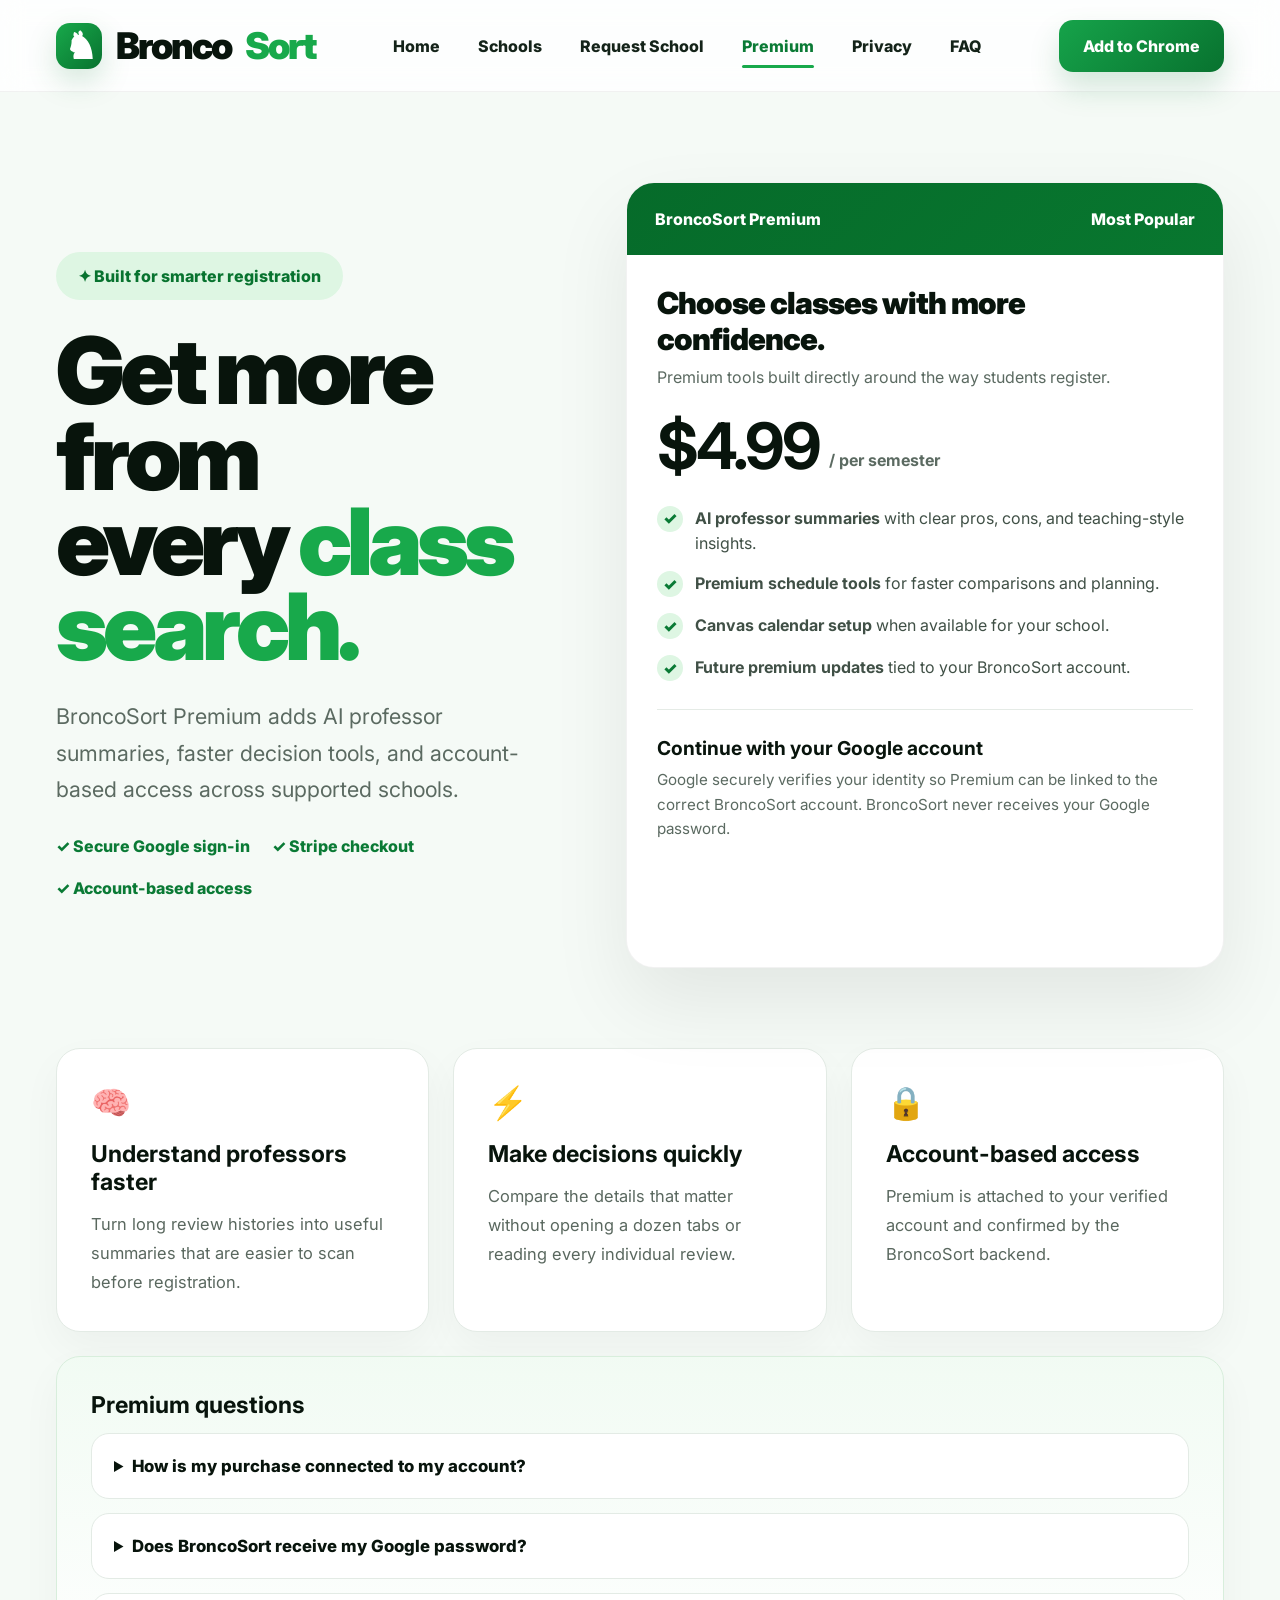
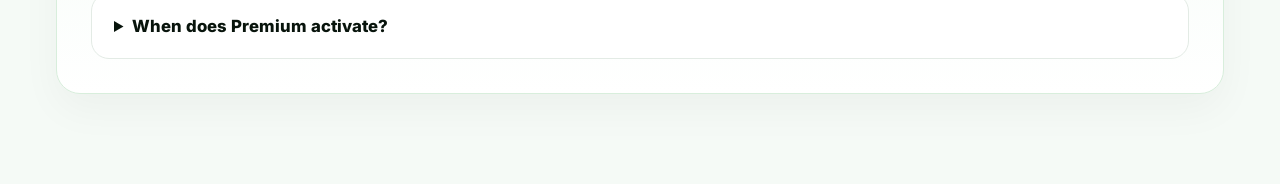
==== premium.html @ e2b6dbc3 "Moved repos" ====
<!doctype html>
<html lang="en">
  <head>
    <meta charset="UTF-8" />
    <meta name="viewport" content="width=device-width, initial-scale=1.0" />
    <title>Premium | BroncoSort</title>

    <link rel="preconnect" href="https://fonts.googleapis.com" />
    <link rel="preconnect" href="https://fonts.gstatic.com" crossorigin />
    <link
      href="https://fonts.googleapis.com/css2?family=Inter:wght@400;500;600;700;800;900&display=swap"
      rel="stylesheet"
    />
    <link rel="icon" type="image/png" href="./assets/images/favicon.png" />
    <script src="https://accounts.google.com/gsi/client" async defer></script>
    <script src="runtime-config.js"></script>

    <style>
      * {
        margin: 0;
        padding: 0;
        box-sizing: border-box;
      }

      :root {
        --green: #0a7a35;
        --green2: #18a94b;
        --text: #08140c;
        --muted: #5b6a61;
        --bg: #f5faf6;
      }

      body {
        font-family: "Inter", sans-serif;
        color: var(--text);
        background:
          radial-gradient(
            circle at top right,
            rgba(22, 163, 74, 0.12),
            transparent 0 32%
          ),
          var(--bg);
      }

      .nav {
        height: 92px;
        padding: 0 56px;
        display: flex;
        align-items: center;
        justify-content: space-between;
        background: rgba(255, 255, 255, 0.82);
        backdrop-filter: blur(12px);
        border-bottom: 1px solid rgba(0, 0, 0, 0.05);
        position: sticky;
        top: 0;
        z-index: 100;
      }

      .logo {
        display: flex;
        align-items: center;
        gap: 14px;
        text-decoration: none;
        color: var(--text);
        font-size: 2.3rem;
        font-weight: 900;
        letter-spacing: -2px;
      }

      .logo span {
        color: var(--green2);
      }

      .logo-icon {
        width: 46px;
        height: 46px;
        border-radius: 14px;
        display: flex;
        align-items: center;
        justify-content: center;
        background: linear-gradient(135deg, #18a94b, #08722f);
        color: white;
        box-shadow: 0 12px 30px rgba(10, 122, 53, 0.18);
      }

      .links {
        display: flex;
        gap: 38px;
      }

      .links a {
        text-decoration: none;
        color: #142319;
        font-weight: 800;
        position: relative;
      }

      .links .active {
        color: var(--green);
      }

      .links .active::after {
        content: "";
        position: absolute;
        left: 0;
        right: 0;
        bottom: -12px;
        height: 3px;
        border-radius: 999px;
        background: var(--green2);
      }

      .chrome-btn {
        text-decoration: none;
        color: white;
        background: linear-gradient(135deg, #16a34a, #08722f);
        padding: 16px 24px;
        border-radius: 14px;
        font-weight: 800;
        box-shadow: 0 16px 30px rgba(10, 122, 53, 0.18);
      }

      .hero {
        max-width: 1500px;
        margin: auto;
        padding: 90px 56px 70px;
        display: grid;
        grid-template-columns: 0.9fr 1.1fr;
        gap: 80px;
        align-items: center;
      }

      .badge {
        display: inline-flex;
        align-items: center;
        gap: 10px;
        padding: 14px 22px;
        border-radius: 999px;
        background: #def6e3;
        color: #08732f;
        font-weight: 800;
      }

      h1 {
        margin-top: 28px;
        font-size: 5.8rem;
        line-height: 0.92;
        letter-spacing: -5px;
        font-weight: 900;
      }

      h1 span {
        color: var(--green2);
      }

      .hero-copy {
        margin-top: 28px;
        color: var(--muted);
        font-size: 1.35rem;
        line-height: 1.7;
        max-width: 650px;
      }

      .trust-row {
        margin-top: 28px;
        display: flex;
        flex-wrap: wrap;
        gap: 22px;
        color: var(--green);
        font-weight: 800;
      }

      .pricing-card {
        position: relative;
        background: white;
        border-radius: 28px;
        border: 1px solid rgba(0, 0, 0, 0.05);
        overflow: hidden;
        box-shadow: 0 35px 80px rgba(0, 0, 0, 0.08);
      }

      .pricing-top {
        height: 72px;
        background: linear-gradient(135deg, #066b2a, #08772f);
        display: flex;
        align-items: center;
        justify-content: space-between;
        padding: 0 28px;
        color: white;
        font-weight: 800;
      }

      .pricing-content {
        padding: 30px;
      }

      .plan-name {
        font-size: 1.9rem;
        font-weight: 900;
        letter-spacing: -1px;
      }

      .plan-subtitle {
        margin-top: 8px;
        color: var(--muted);
        line-height: 1.55;
      }

      .price {
        margin-top: 24px;
        display: flex;
        align-items: flex-end;
        gap: 10px;
      }

      .price strong {
        font-size: 4rem;
        line-height: 1;
        letter-spacing: -3px;
      }

      .price span {
        color: var(--muted);
        font-weight: 700;
        padding-bottom: 8px;
      }

      .features {
        list-style: none;
        display: grid;
        gap: 16px;
        margin-top: 28px;
      }

      .features li {
        display: flex;
        gap: 12px;
        color: #405046;
        line-height: 1.55;
      }

      .check {
        width: 26px;
        height: 26px;
        flex: 0 0 26px;
        border-radius: 50%;
        display: grid;
        place-items: center;
        background: #def6e3;
        color: var(--green);
        font-weight: 900;
      }

      .auth-box {
        margin-top: 28px;
        padding-top: 26px;
        border-top: 1px solid #e5ebe6;
      }

      .auth-box h2 {
        font-size: 1.2rem;
        margin-bottom: 8px;
      }

      .auth-box p {
        color: var(--muted);
        line-height: 1.6;
        font-size: 0.95rem;
      }

      #googleButton {
        margin-top: 18px;
        min-height: 44px;
      }

      .account-card {
        display: none;
        margin-top: 18px;
        padding: 14px;
        align-items: center;
        gap: 12px;
        border-radius: 16px;
        border: 1px solid #d6eedc;
        background: #f1fbf3;
      }

      .account-card.visible {
        display: flex;
      }

      .account-card img {
        width: 44px;
        height: 44px;
        border-radius: 50%;
        object-fit: cover;
      }

      .account-text {
        min-width: 0;
        flex: 1;
        display: flex;
        flex-direction: column;
      }

      .account-text strong,
      .account-text span {
        overflow: hidden;
        white-space: nowrap;
        text-overflow: ellipsis;
      }

      .account-text span {
        color: var(--muted);
        font-size: 0.86rem;
      }

      .account-text .premium-expiration {
        margin-top: 3px;
        color: var(--green);
        font-weight: 700;
      }

      .buy-btn,
      .signout-btn {
        width: 100%;
        border: 0;
        cursor: pointer;
        font-family: inherit;
        font-weight: 800;
        border-radius: 14px;
      }

      .buy-btn {
        margin-top: 16px;
        padding: 17px 22px;
        color: white;
        background: linear-gradient(135deg, #16a34a, #08722f);
        box-shadow: 0 16px 30px rgba(10, 122, 53, 0.18);
      }

      .buy-btn:disabled {
        cursor: not-allowed;
        opacity: 0.6;
      }

      .signout-btn {
        margin-top: 10px;
        padding: 13px 18px;
        color: #304438;
        background: #eef5ef;
      }

      .status {
        min-height: 22px;
        margin-top: 12px;
        color: var(--muted);
        font-size: 0.9rem;
        line-height: 1.5;
      }

      .status.error {
        color: #b42318;
      }

      .content {
        max-width: 1500px;
        margin: auto;
        padding: 10px 56px 90px;
      }

      .grid {
        display: grid;
        grid-template-columns: repeat(3, 1fr);
        gap: 24px;
      }

      .card {
        background: white;
        border: 1px solid #e3ebe5;
        border-radius: 24px;
        padding: 34px;
        box-shadow: 0 16px 40px rgba(0, 0, 0, 0.04);
      }

      .card h2 {
        font-size: 1.45rem;
        margin-bottom: 14px;
      }

      .card p {
        color: #5a685f;
        line-height: 1.75;
        font-size: 1.03rem;
      }

      .card-icon {
        font-size: 2rem;
        margin-bottom: 18px;
      }

      .wide {
        grid-column: span 3;
        background: linear-gradient(180deg, rgba(241, 251, 243, 0.92), white);
        border-color: #d8eedc;
      }

      .faq-list {
        display: grid;
        gap: 14px;
      }

      details {
        background: white;
        border: 1px solid #e3ebe5;
        border-radius: 18px;
        padding: 0 22px;
      }

      summary {
        cursor: pointer;
        padding: 22px 0;
        font-size: 1.05rem;
        font-weight: 800;
      }

      details p {
        padding: 0 0 22px;
        color: var(--muted);
        line-height: 1.7;
      }

      .hidden {
        display: none !important;
      }

      @media (max-width: 1150px) {
        .nav {
          padding: 0 22px;
        }

        .links,
        .nav > .chrome-btn {
          display: none;
        }

        .logo {
          font-size: 1.8rem;
          letter-spacing: -1px;
        }

        .logo-icon {
          width: 40px;
          height: 40px;
        }

        .hero {
          grid-template-columns: 1fr;
          gap: 40px;
          padding: 50px 22px 40px;
        }

        h1 {
          font-size: 4rem;
          letter-spacing: -3px;
        }

        .content {
          padding: 20px 22px 50px;
        }

        .grid {
          grid-template-columns: 1fr;
        }

        .wide {
          grid-column: span 1;
        }
      }

      @media (max-width: 700px) {
        h1 {
          font-size: 3.2rem;
        }

        .hero-copy {
          font-size: 1.08rem;
        }

        .pricing-content {
          padding: 24px;
        }

        .card {
          padding: 26px;
        }

        .price strong {
          font-size: 3.3rem;
        }
      }
    </style>
  </head>

  <body>
    <header class="nav">
      <a class="logo" href="index.html">
        <div class="logo-icon">♞</div>
        Bronco<span>Sort</span>
      </a>

      <div class="links">
        <a href="index.html">Home</a>
        <a href="schools.html">Schools</a>
        <a href="request-school.html">Request School</a>
        <a class="active" href="premium.html">Premium</a>
        <a href="privacy.html">Privacy</a>
        <a href="faq.html">FAQ</a>
      </div>

      <a
        class="chrome-btn"
        href="https://chromewebstore.google.com/detail/broncosort/iimoegnkdjicpamkelchhfcibglblmnh?authuser=0&hl=en"
        target="_blank"
        rel="noopener noreferrer"
      >
        Add to Chrome
      </a>
    </header>

    <section class="hero">
      <div>
        <div class="badge">✦ Built for smarter registration</div>

        <h1>
          Get more from<br />
          every <span>class search.</span>
        </h1>

        <p class="hero-copy">
          BroncoSort Premium adds AI professor summaries, faster decision tools,
          and account-based access across supported schools.
        </p>

        <div class="trust-row">
          <span>✓ Secure Google sign-in</span>
          <span>✓ Stripe checkout</span>
          <span>✓ Account-based access</span>
        </div>
      </div>

      <article class="pricing-card">
        <div class="pricing-top">
          <span>BroncoSort Premium</span>
          <span>Most Popular</span>
        </div>

        <div class="pricing-content">
          <div class="plan-name">Choose classes with more confidence.</div>

          <p class="plan-subtitle">
            Premium tools built directly around the way students register.
          </p>

          <div class="price">
            <strong>$4.99</strong>
            <span>/ per semester</span>
          </div>

          <ul class="features">
            <li>
              <span class="check">✓</span>
              <span
                ><strong>AI professor summaries</strong> with clear pros, cons,
                and teaching-style insights.</span
              >
            </li>
            <li>
              <span class="check">✓</span>
              <span
                ><strong>Premium schedule tools</strong> for faster comparisons
                and planning.</span
              >
            </li>
            <li>
              <span class="check">✓</span>
              <span
                ><strong>Canvas calendar setup</strong> when available for your
                school.</span
              >
            </li>
            <li>
              <span class="check">✓</span>
              <span
                ><strong>Future premium updates</strong> tied to your BroncoSort
                account.</span
              >
            </li>
          </ul>

          <div class="auth-box">
            <h2>Continue with your Google account</h2>
            <p>
              Google securely verifies your identity so Premium can be linked to
              the correct BroncoSort account. BroncoSort never receives your
              Google password.
            </p>

            <div id="signedInUser" class="account-card">
              <img id="userPicture" alt="" />
              <div class="account-text">
                <strong id="userName"></strong>
                <span id="userEmail"></span>
                <span
                  id="premiumExpiration"
                  class="premium-expiration hidden"
                ></span>
              </div>
            </div>

            <div id="googleButton"></div>

            <button id="checkoutButton" class="buy-btn hidden" type="button">
              Buy BroncoSort Premium
            </button>

            <button id="signOutButton" class="signout-btn hidden" type="button">
              Use a different Google account
            </button>

            <p id="statusMessage" class="status" aria-live="polite"></p>
          </div>
        </div>
      </article>
    </section>

    <main class="content">
      <section class="grid">
        <div class="card">
          <div class="card-icon">🧠</div>
          <h2>Understand professors faster</h2>
          <p>
            Turn long review histories into useful summaries that are easier to
            scan before registration.
          </p>
        </div>

        <div class="card">
          <div class="card-icon">⚡</div>
          <h2>Make decisions quickly</h2>
          <p>
            Compare the details that matter without opening a dozen tabs or
            reading every individual review.
          </p>
        </div>

        <div class="card">
          <div class="card-icon">🔒</div>
          <h2>Account-based access</h2>
          <p>
            Premium is attached to your verified account and confirmed by the
            BroncoSort backend.
          </p>
        </div>

        <div class="card wide">
          <h2>Premium questions</h2>

          <div class="faq-list">
            <details>
              <summary>How is my purchase connected to my account?</summary>
              <p>
                You sign in with Google, BroncoSort verifies the signed ID token
                on the backend, and Stripe Checkout is created for that verified
                account.
              </p>
            </details>

            <details>
              <summary>Does BroncoSort receive my Google password?</summary>
              <p>
                No. Google handles the sign-in. BroncoSort only receives a
                signed identity token that the backend verifies.
              </p>
            </details>

            <details>
              <summary>When does Premium activate?</summary>
              <p>
                Premium activates only after Stripe confirms payment through the
                signed webhook. The checkout success page does not grant access
                by itself.
              </p>
            </details>
          </div>
        </div>
      </section>
    </main>

    <script>
      const CONFIG = {
        GOOGLE_WEB_CLIENT_ID:
          "499074389596-v40u6b39i7kskbrt08q0gtk413f160b9.apps.googleusercontent.com",
        API_BASE_URL: globalThis.BroncoSortConfig.apiBaseUrl,
      };

      let broncoSortToken = null;

      const googleButton = document.getElementById("googleButton");
      const checkoutButton = document.getElementById("checkoutButton");
      const signOutButton = document.getElementById("signOutButton");
      const statusMessage = document.getElementById("statusMessage");
      const signedInUser = document.getElementById("signedInUser");
      const userPicture = document.getElementById("userPicture");
      const userName = document.getElementById("userName");
      const userEmail = document.getElementById("userEmail");
      const premiumExpiration = document.getElementById("premiumExpiration");

      function setStatus(message, isError = false) {
        statusMessage.textContent = message;
        statusMessage.classList.toggle("error", isError);
      }

      function formatPremiumExpiration(value) {
        const date = new Date(value);

        if (!value || Number.isNaN(date.getTime())) {
          return "";
        }

        return new Intl.DateTimeFormat("en-US", {
          month: "long",
          day: "numeric",
          year: "numeric",
        }).format(date);
      }

      function showSignedIn(user) {
        userName.textContent = user.name || "BroncoSort user";
        userEmail.textContent = user.email || "";

        const expirationDate = formatPremiumExpiration(user.premiumExpiresAt);

        if (user.isPremium && expirationDate) {
          premiumExpiration.textContent = `Premium active until ${expirationDate}`;
          premiumExpiration.classList.remove("hidden");
        } else {
          premiumExpiration.textContent = "";
          premiumExpiration.classList.add("hidden");
        }

        if (user.picture) {
          userPicture.src = user.picture;
          userPicture.alt = `${user.name || "User"} profile picture`;
          userPicture.classList.remove("hidden");
        } else {
          userPicture.classList.add("hidden");
        }

        signedInUser.classList.add("visible");
        googleButton.classList.add("hidden");
        checkoutButton.classList.remove("hidden");
        signOutButton.classList.remove("hidden");

        checkoutButton.textContent = user.isPremium
          ? "Premium already active"
          : "Buy BroncoSort Premium";

        checkoutButton.disabled = Boolean(user.isPremium);
      }

      function showSignedOut() {
        broncoSortToken = null;
        sessionStorage.removeItem("broncosortToken");
        sessionStorage.removeItem("broncosortUser");

        signedInUser.classList.remove("visible");
        googleButton.classList.remove("hidden");
        checkoutButton.classList.add("hidden");
        signOutButton.classList.add("hidden");
      }

      async function fetchCurrentUser() {
        if (!broncoSortToken) {
          throw new Error("Sign in to check your account.");
        }

        const response = await fetch(`${CONFIG.API_BASE_URL}/api/users/me`, {
          headers: {
            Authorization: `Bearer ${broncoSortToken}`,
          },
        });

        let data;

        try {
          data = await response.json();
        } catch {
          throw new Error("The account service returned an invalid response.");
        }

        if (!response.ok) {
          if (response.status === 401) {
            showSignedOut();
          }

          throw new Error(data.error || "Unable to refresh your account.");
        }

        if (!data.user) {
          throw new Error("The account service did not return a user.");
        }

        sessionStorage.setItem("broncosortUser", JSON.stringify(data.user));
        showSignedIn(data.user);

        return data.user;
      }

      async function handleGoogleCredential(response) {
        try {
          setStatus("Verifying your Google account...");

          const authResponse = await fetch(
            `${CONFIG.API_BASE_URL}/api/auth/google`,
            {
              method: "POST",
              headers: {
                "Content-Type": "application/json",
              },
              body: JSON.stringify({
                credential: response.credential,
              }),
            },
          );

          const data = await authResponse.json();

          if (!authResponse.ok) {
            throw new Error(data.error || "Google sign-in failed.");
          }

          broncoSortToken = data.token;

          sessionStorage.setItem("broncosortToken", data.token);
          const currentUser = await fetchCurrentUser();

          setStatus(
            currentUser.isPremium
              ? "Premium is already active on this account."
              : "Account verified. You can continue to checkout.",
          );
        } catch (error) {
          console.error("Authentication error:", error);
          setStatus(error.message || "Unable to sign in.", true);
        }
      }

      async function startCheckout() {
        if (!broncoSortToken) {
          setStatus("Sign in before starting checkout.", true);
          return;
        }

        try {
          checkoutButton.disabled = true;
          checkoutButton.textContent = "Opening secure checkout...";
          setStatus("Creating your Stripe Checkout session...");

          const response = await fetch(
            `${CONFIG.API_BASE_URL}/api/checkout/create-checkout-session`,
            {
              method: "POST",
              headers: {
                "Content-Type": "application/json",
                Authorization: `Bearer ${broncoSortToken}`,
              },
            },
          );

          const data = await response.json();

          if (!response.ok) {
            throw new Error(data.error || "Unable to create checkout session.");
          }

          if (!data.url) {
            throw new Error("The backend did not return a checkout URL.");
          }

          window.location.assign(data.url);
        } catch (error) {
          console.error("Checkout error:", error);
          checkoutButton.disabled = false;
          checkoutButton.textContent = "Buy BroncoSort Premium";
          setStatus(error.message || "Unable to start checkout.", true);
        }
      }

      function initializeGoogleSignIn() {
        if (
          !CONFIG.GOOGLE_WEB_CLIENT_ID ||
          CONFIG.GOOGLE_WEB_CLIENT_ID.includes("PASTE_YOUR")
        ) {
          setStatus(
            "Add your Google Web client ID in premium.html before testing sign-in.",
            true,
          );
          return;
        }

        google.accounts.id.initialize({
          client_id: CONFIG.GOOGLE_WEB_CLIENT_ID,
          callback: handleGoogleCredential,
          auto_select: false,
        });

        google.accounts.id.renderButton(googleButton, {
          theme: "outline",
          size: "large",
          shape: "rectangular",
          width: 360,
          text: "continue_with",
        });
      }

      async function restoreSession() {
        const savedToken = sessionStorage.getItem("broncosortToken");

        if (!savedToken) {
          return null;
        }

        broncoSortToken = savedToken;

        try {
          return await fetchCurrentUser();
        } catch (error) {
          console.error("Session refresh error:", error);
          setStatus(error.message || "Unable to refresh your account.", true);
          return null;
        }
      }

      checkoutButton.addEventListener("click", startCheckout);

      signOutButton.addEventListener("click", () => {
        showSignedOut();
        checkoutButton.disabled = false;
        checkoutButton.textContent = "Buy BroncoSort Premium";
        setStatus("Signed out.");

        if (window.google?.accounts?.id) {
          google.accounts.id.disableAutoSelect();
        }
      });

      window.addEventListener("load", async () => {
        initializeGoogleSignIn();

        const params = new URLSearchParams(window.location.search);
        const paymentSucceeded = params.get("payment") === "success";
        const user = await restoreSession();

        if (paymentSucceeded && user?.isPremium === true) {
          setStatus("Premium is already active on this account.");
        }
      });
    </script>
  </body>
</html>
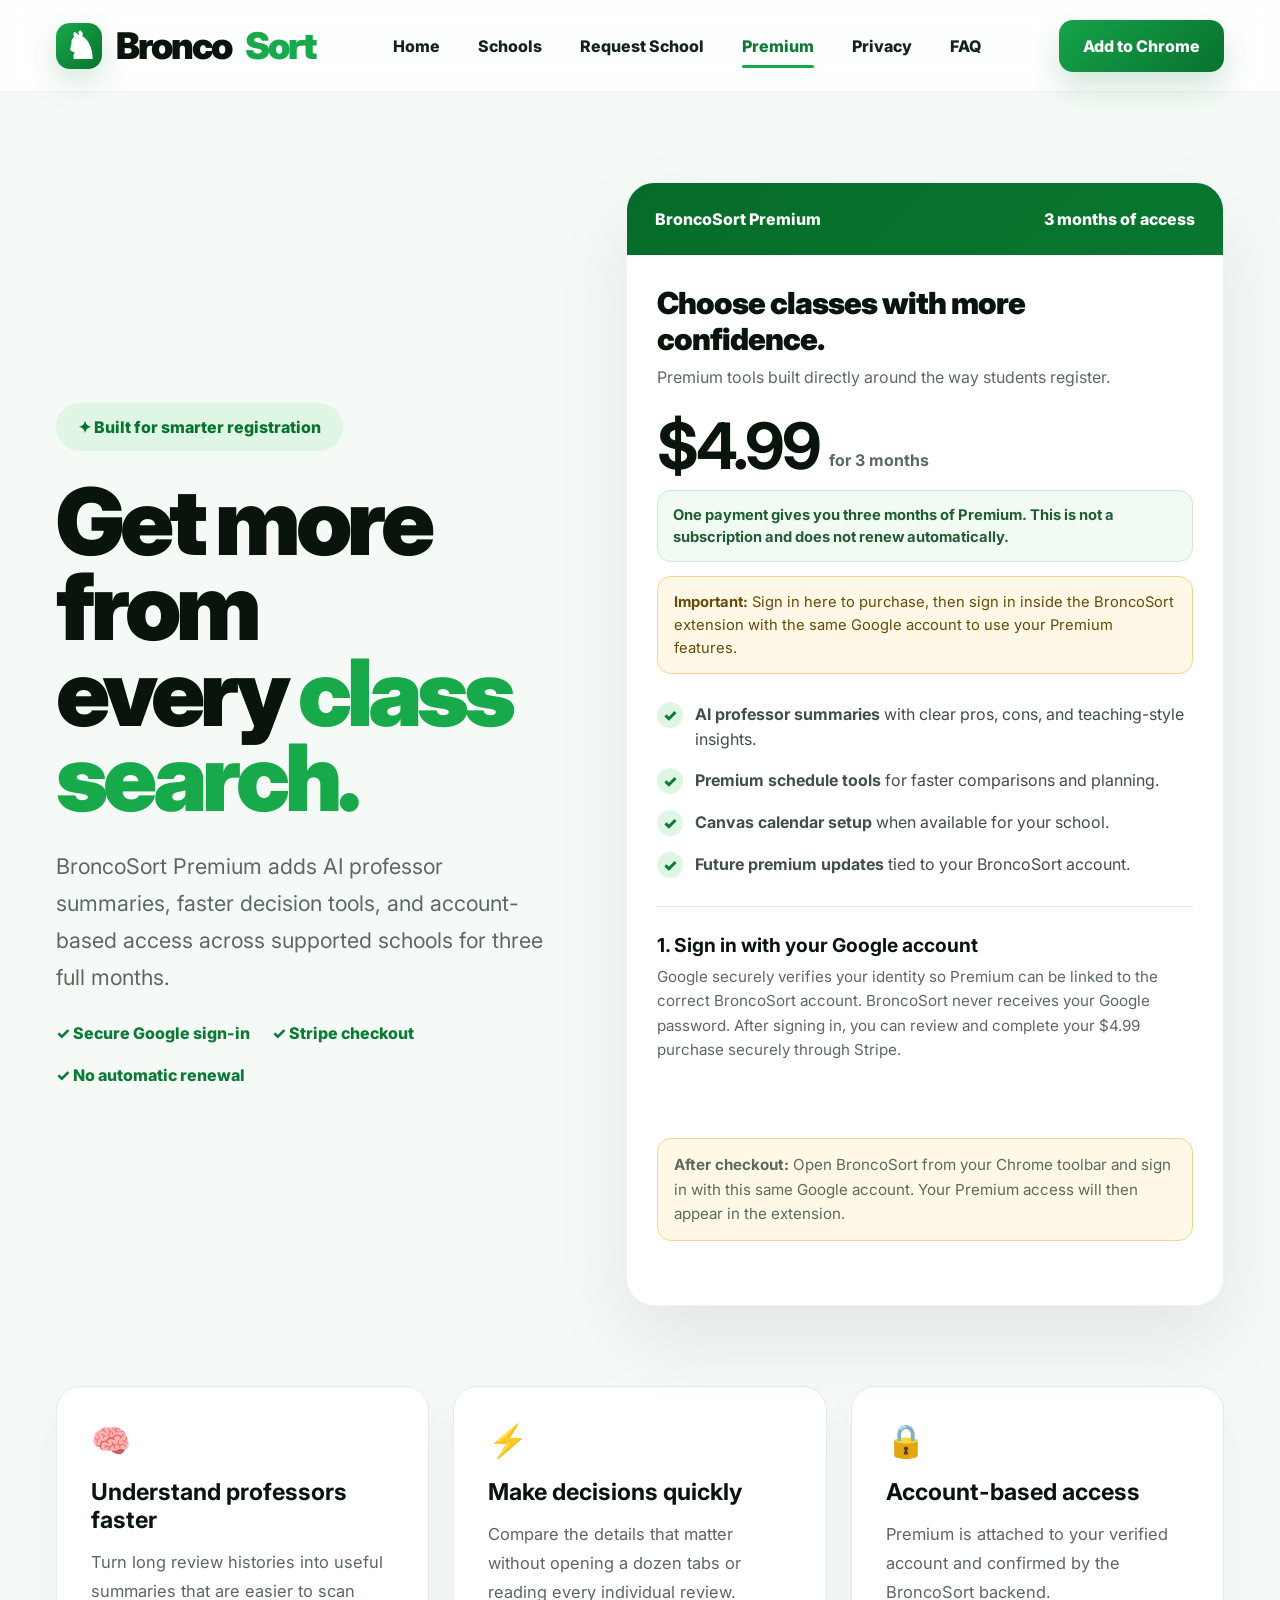
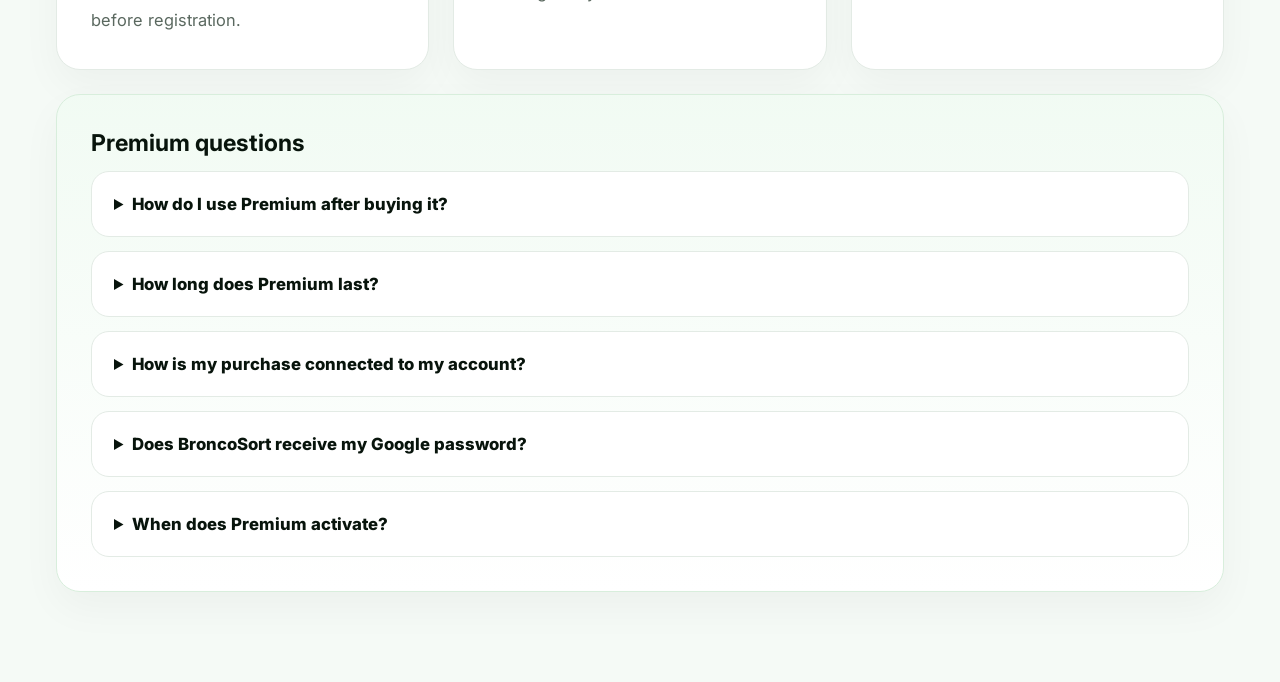
==== commit b7cd6fe9: "Updated premium" ====
--- a/premium.html
+++ b/premium.html
@@ -4,6 +4,10 @@
     <meta charset="UTF-8" />
     <meta name="viewport" content="width=device-width, initial-scale=1.0" />
     <title>Premium | BroncoSort</title>
+    <meta
+      name="description"
+      content="Get three months of BroncoSort Premium for a one-time $4.99 payment. No subscription or automatic renewal."
+    />
 
     <link rel="preconnect" href="https://fonts.googleapis.com" />
     <link rel="preconnect" href="https://fonts.gstatic.com" crossorigin />
@@ -225,6 +229,29 @@
         padding-bottom: 8px;
       }
 
+      .purchase-summary {
+        margin-top: 12px;
+        padding: 13px 15px;
+        border: 1px solid #cce9d3;
+        border-radius: 14px;
+        background: #f1fbf3;
+        color: #205d34;
+        font-size: 0.92rem;
+        font-weight: 700;
+        line-height: 1.5;
+      }
+
+      .extension-step {
+        margin-top: 14px;
+        padding: 14px 16px;
+        border-radius: 14px;
+        background: #fff8e6;
+        border: 1px solid #f2d58a;
+        color: #664b08;
+        font-size: 0.92rem;
+        line-height: 1.55;
+      }
+
       .features {
         list-style: none;
         display: grid;
@@ -538,20 +565,21 @@
 
         <p class="hero-copy">
           BroncoSort Premium adds AI professor summaries, faster decision tools,
-          and account-based access across supported schools.
+          and account-based access across supported schools for three full
+          months.
         </p>
 
         <div class="trust-row">
           <span>✓ Secure Google sign-in</span>
           <span>✓ Stripe checkout</span>
-          <span>✓ Account-based access</span>
+          <span>✓ No automatic renewal</span>
         </div>
       </div>
 
       <article class="pricing-card">
         <div class="pricing-top">
           <span>BroncoSort Premium</span>
-          <span>Most Popular</span>
+          <span>3 months of access</span>
         </div>
 
         <div class="pricing-content">
@@ -563,7 +591,18 @@
 
           <div class="price">
             <strong>$4.99</strong>
-            <span>/ per semester</span>
+            <span>for 3 months</span>
+          </div>
+
+          <p class="purchase-summary">
+            One payment gives you three months of Premium. This is not a
+            subscription and does not renew automatically.
+          </p>
+
+          <div class="extension-step">
+            <strong>Important:</strong> Sign in here to purchase, then sign in
+            inside the BroncoSort extension with the same Google account to use
+            your Premium features.
           </div>
 
           <ul class="features">
@@ -598,11 +637,12 @@
           </ul>
 
           <div class="auth-box">
-            <h2>Continue with your Google account</h2>
+            <h2>1. Sign in with your Google account</h2>
             <p>
               Google securely verifies your identity so Premium can be linked to
               the correct BroncoSort account. BroncoSort never receives your
-              Google password.
+              Google password. After signing in, you can review and complete your
+              $4.99 purchase securely through Stripe.
             </p>
 
             <div id="signedInUser" class="account-card">
@@ -620,8 +660,14 @@
             <div id="googleButton"></div>
 
             <button id="checkoutButton" class="buy-btn hidden" type="button">
-              Buy BroncoSort Premium
+              Get 3 months of Premium — $4.99
             </button>
+
+            <p class="extension-step">
+              <strong>After checkout:</strong> Open BroncoSort from your Chrome
+              toolbar and sign in with this same Google account. Your Premium
+              access will then appear in the extension.
+            </p>
 
             <button id="signOutButton" class="signout-btn hidden" type="button">
               Use a different Google account
@@ -666,6 +712,25 @@
           <h2>Premium questions</h2>
 
           <div class="faq-list">
+            <details>
+              <summary>How do I use Premium after buying it?</summary>
+              <p>
+                Sign in on this website to make the purchase. Then open the
+                BroncoSort extension from your Chrome toolbar and sign in there
+                with the same Google account. Premium is connected through that
+                account, so both sign-ins are required.
+              </p>
+            </details>
+
+            <details>
+              <summary>How long does Premium last?</summary>
+              <p>
+                Each $4.99 purchase provides three months of Premium access,
+                beginning when Stripe confirms your payment. It is a one-time
+                purchase and will not renew automatically.
+              </p>
+            </details>
+
             <details>
               <summary>How is my purchase connected to my account?</summary>
               <p>
@@ -763,7 +828,7 @@
 
         checkoutButton.textContent = user.isPremium
           ? "Premium already active"
-          : "Buy BroncoSort Premium";
+          : "Get 3 months of Premium — $4.99";
 
         checkoutButton.disabled = Boolean(user.isPremium);
       }
@@ -847,7 +912,7 @@
           setStatus(
             currentUser.isPremium
               ? "Premium is already active on this account."
-              : "Account verified. You can continue to checkout.",
+              : "Account verified. Continue to Stripe for your one-time $4.99 purchase.",
           );
         } catch (error) {
           console.error("Authentication error:", error);
@@ -891,7 +956,7 @@
         } catch (error) {
           console.error("Checkout error:", error);
           checkoutButton.disabled = false;
-          checkoutButton.textContent = "Buy BroncoSort Premium";
+          checkoutButton.textContent = "Get 3 months of Premium — $4.99";
           setStatus(error.message || "Unable to start checkout.", true);
         }
       }
@@ -946,7 +1011,7 @@
       signOutButton.addEventListener("click", () => {
         showSignedOut();
         checkoutButton.disabled = false;
-        checkoutButton.textContent = "Buy BroncoSort Premium";
+        checkoutButton.textContent = "Get 3 months of Premium — $4.99";
         setStatus("Signed out.");
 
         if (window.google?.accounts?.id) {
@@ -962,7 +1027,9 @@
         const user = await restoreSession();
 
         if (paymentSucceeded && user?.isPremium === true) {
-          setStatus("Premium is already active on this account.");
+          setStatus(
+            "Premium is active. Now sign in inside the BroncoSort extension with this same Google account.",
+          );
         }
       });
     </script>
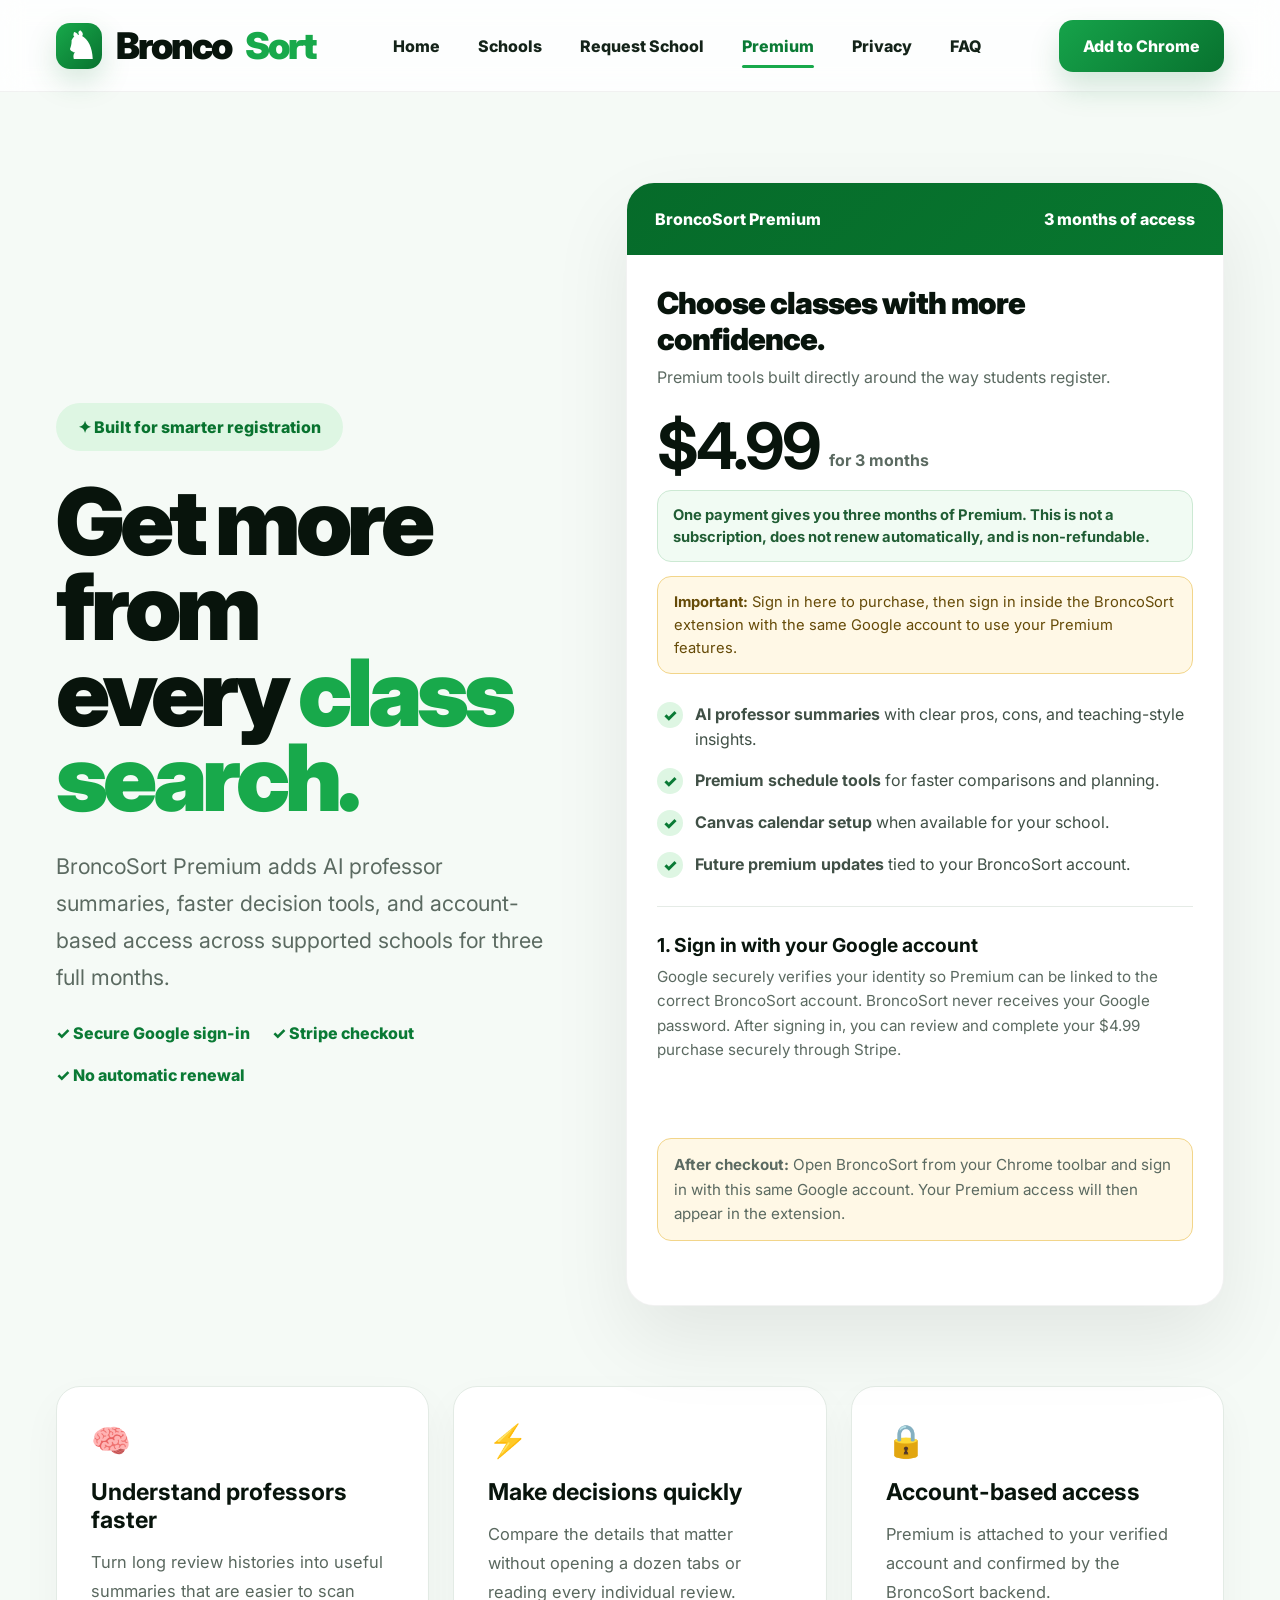
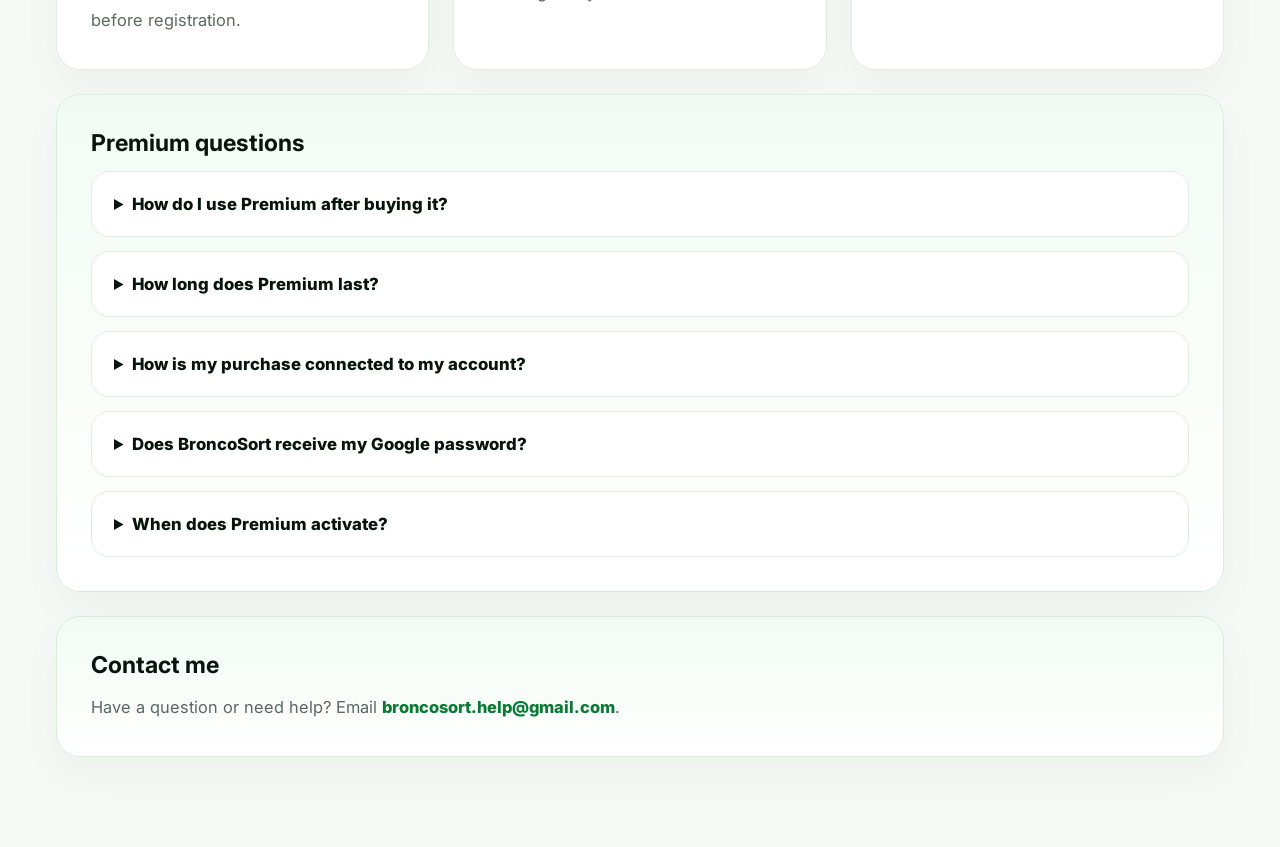
==== commit 0af9e362: "m" ====
--- a/premium.html
+++ b/premium.html
@@ -420,6 +420,16 @@
         font-size: 1.03rem;
       }
 
+      .contact-link {
+        color: var(--green);
+        font-weight: 800;
+        text-decoration: none;
+      }
+
+      .contact-link:hover {
+        text-decoration: underline;
+      }
+
       .card-icon {
         font-size: 2rem;
         margin-bottom: 18px;
@@ -596,7 +606,7 @@
 
           <p class="purchase-summary">
             One payment gives you three months of Premium. This is not a
-            subscription and does not renew automatically.
+            subscription, does not renew automatically, and is non-refundable.
           </p>
 
           <div class="extension-step">
@@ -641,8 +651,8 @@
             <p>
               Google securely verifies your identity so Premium can be linked to
               the correct BroncoSort account. BroncoSort never receives your
-              Google password. After signing in, you can review and complete your
-              $4.99 purchase securely through Stripe.
+              Google password. After signing in, you can review and complete
+              your $4.99 purchase securely through Stripe.
             </p>
 
             <div id="signedInUser" class="account-card">
@@ -659,9 +669,9 @@
 
             <div id="googleButton"></div>
 
-            <button id="checkoutButton" class="buy-btn hidden" type="button">
+            <!-- <button id="checkoutButton" class="buy-btn hidden" type="button">
               Get 3 months of Premium — $4.99
-            </button>
+            </button> -->
 
             <p class="extension-step">
               <strong>After checkout:</strong> Open BroncoSort from your Chrome
@@ -757,6 +767,16 @@
               </p>
             </details>
           </div>
+        </div>
+
+        <div class="card wide">
+          <h2>Contact me</h2>
+          <p>
+            Have a question or need help? Email
+            <a class="contact-link" href="mailto:broncosort.help@gmail.com"
+              >broncosort.help@gmail.com</a
+            >.
+          </p>
         </div>
       </section>
     </main>
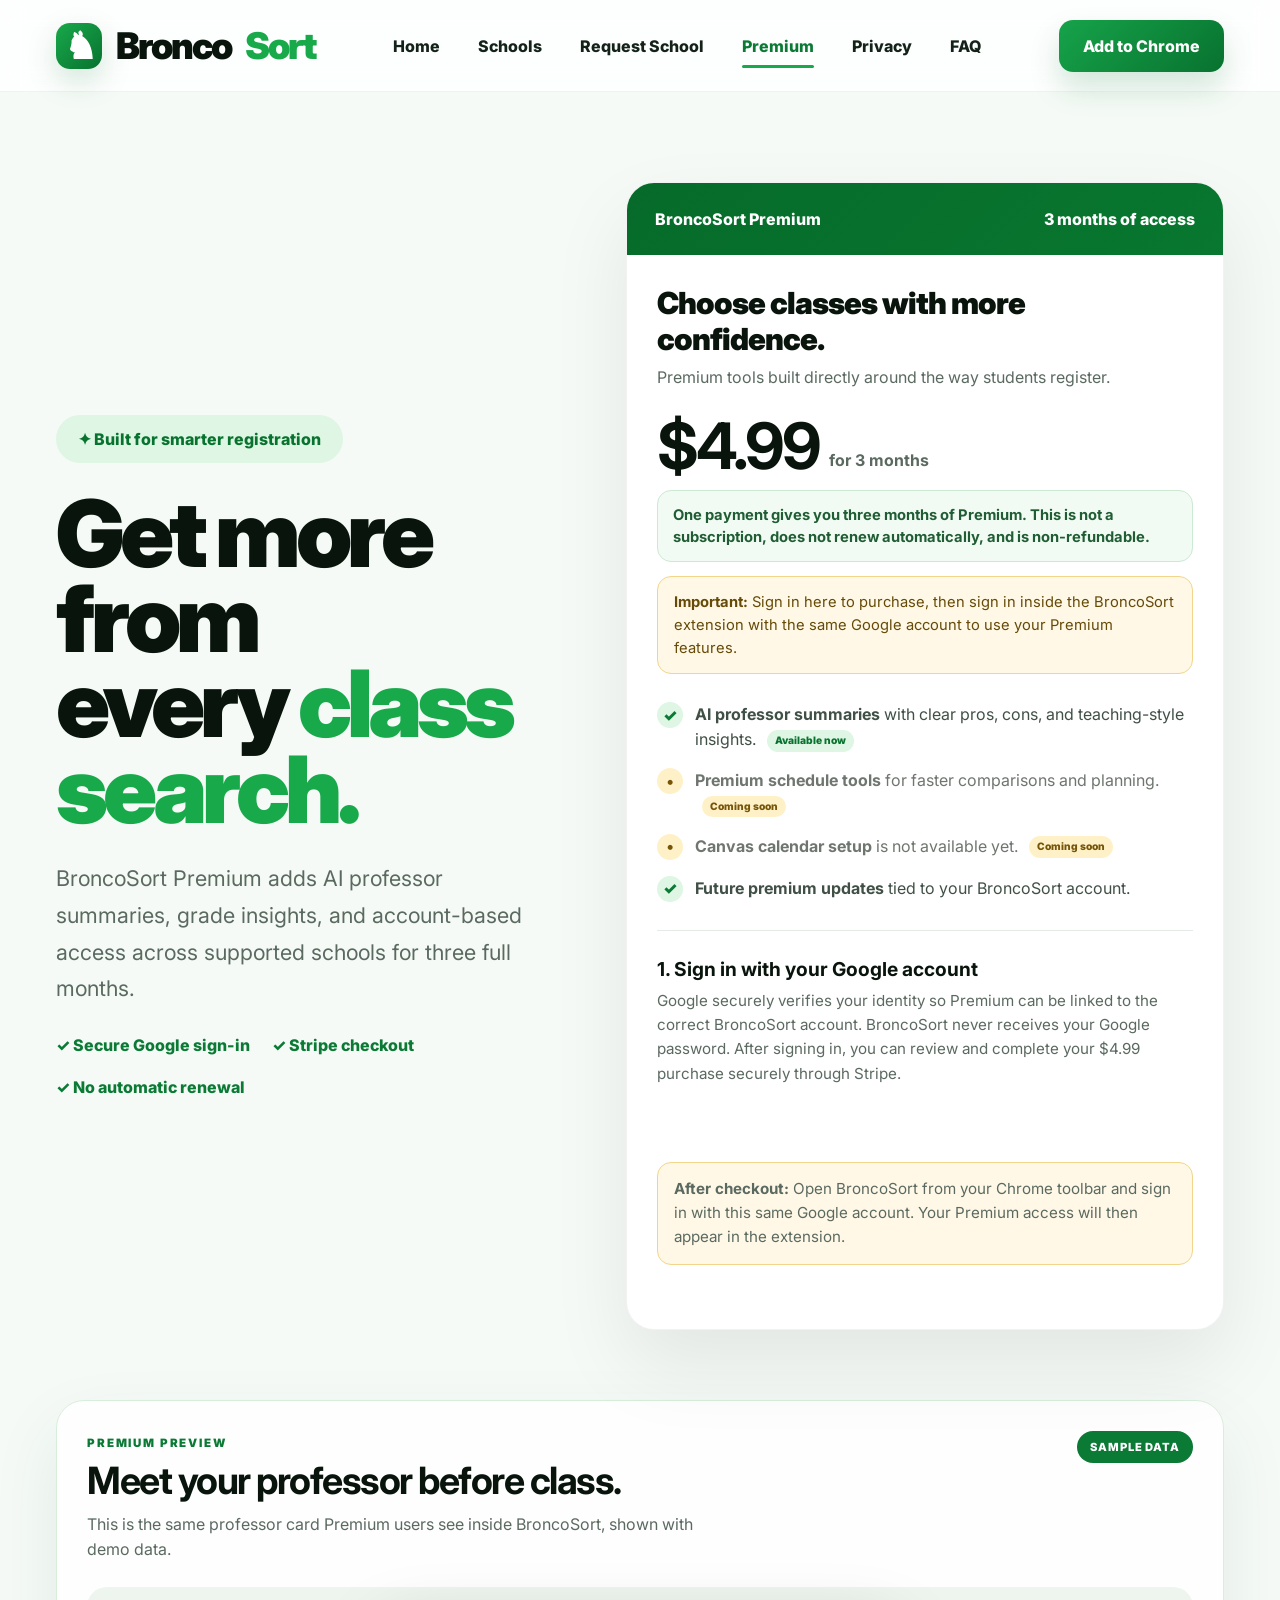
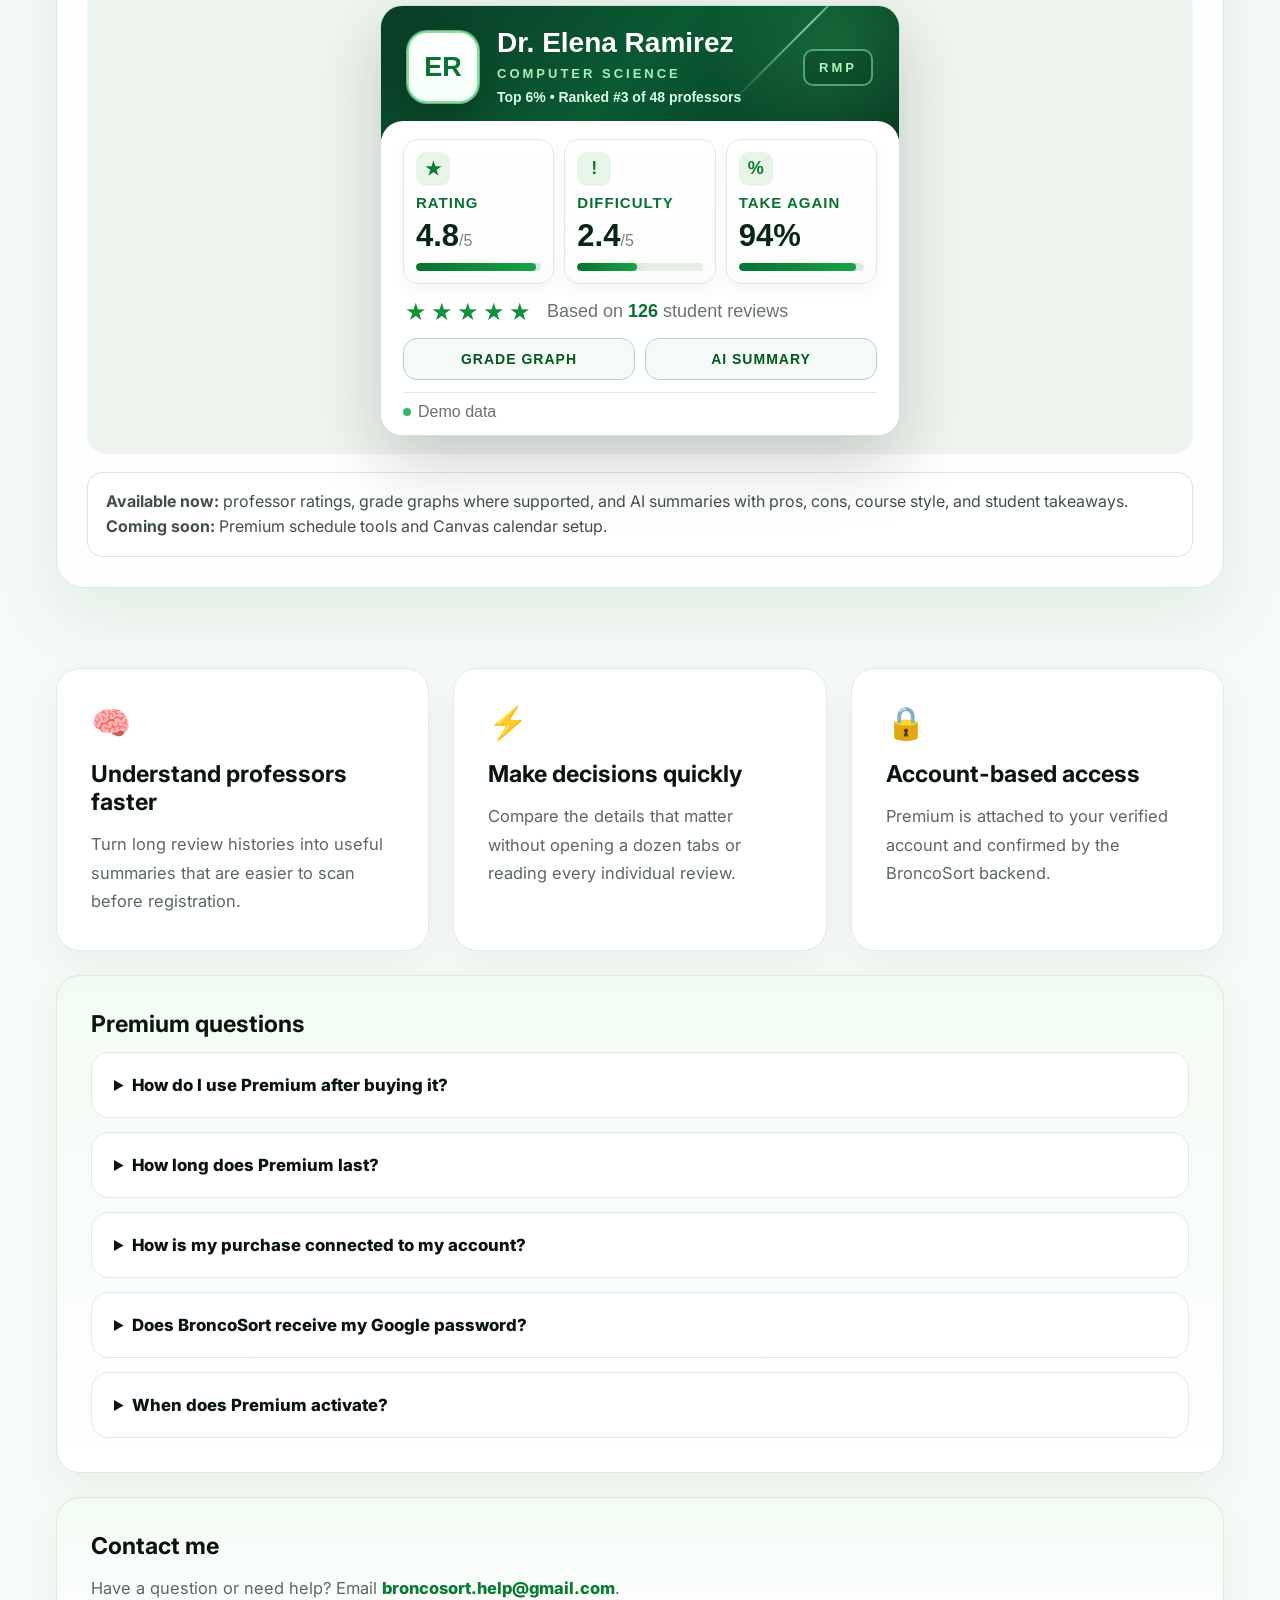
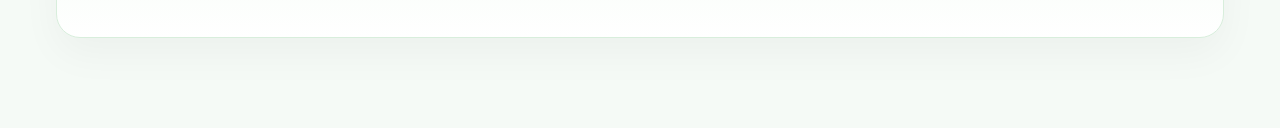
==== commit ef3f97a7: "Preview" ====
--- a/premium.html
+++ b/premium.html
@@ -395,6 +395,115 @@
         padding: 10px 56px 90px;
       }
 
+      .premium-preview { max-width: 1388px; margin: 0 auto 70px; padding: 0 56px; }
+      .preview-shell { padding: 30px; border: 1px solid #d8eedc; border-radius: 28px; background: rgba(255,255,255,.9); box-shadow: 0 28px 70px rgba(8,76,33,.08); }
+      .preview-heading { display: flex; align-items: flex-start; justify-content: space-between; gap: 24px; margin-bottom: 24px; }
+      .preview-kicker { color: var(--green); font-size: .72rem; font-weight: 900; letter-spacing: .16em; text-transform: uppercase; }
+      .preview-heading h2 { margin-top: 7px; font-size: clamp(1.7rem,3vw,2.35rem); letter-spacing: -1.5px; }
+      .preview-heading p { max-width: 650px; margin-top: 9px; color: var(--muted); line-height: 1.6; }
+      .preview-label, .feature-status { display: inline-flex; align-items: center; border-radius: 999px; font-weight: 850; white-space: nowrap; }
+      .preview-label { padding: 9px 13px; color: white; background: var(--green); font-size: .7rem; letter-spacing: .08em; text-transform: uppercase; }
+      .preview-grid { display: grid; grid-template-columns: minmax(0,.86fr) minmax(420px,1.14fr); gap: 22px; align-items: stretch; }
+      .course-preview, .insights-preview { overflow: hidden; border: 1px solid #dbe5dd; border-radius: 20px; background: white; }
+      .course-bar, .insights-header { padding: 16px 20px; display: flex; align-items: center; justify-content: space-between; gap: 16px; color: white; background: linear-gradient(135deg,#0b3b27,#08602e); font-size: .78rem; font-weight: 800; }
+      .course-bar span:last-child { color: #a7efb7; }
+      .course-body { padding: 24px; }
+      .course-code { color: var(--green); font-size: .76rem; font-weight: 900; letter-spacing: .08em; }
+      .course-body h3 { margin-top: 6px; font-size: 1.15rem; }
+      .course-meta { margin-top: 8px; color: #718078; font-size: .82rem; }
+      .instructor-label { margin-top: 28px; color: #728078; font-size: .68rem; font-weight: 900; letter-spacing: .12em; text-transform: uppercase; }
+      .professor-row { margin-top: 9px; padding: 15px; display: flex; align-items: center; gap: 13px; border: 1px solid #cfe2d3; border-radius: 15px; background: #f7fcf8; }
+      .professor-avatar { width: 48px; height: 48px; flex: 0 0 48px; display: grid; place-items: center; border-radius: 13px; background: linear-gradient(135deg,#0b6030,#118a42); color: white; font-weight: 900; }
+      .professor-name { min-width: 0; flex: 1; }
+      .professor-name strong, .professor-name small { display: block; }
+      .professor-name small { margin-top: 4px; color: #718078; }
+      .professor-score { color: var(--green); font-weight: 900; }
+      .available-note { margin-top: 18px; padding: 14px; border-radius: 14px; background: #edf9f0; color: #205d34; font-size: .84rem; line-height: 1.55; }
+      .insights-header strong { font-size: 1.05rem; }
+      .insights-body { padding: 22px; }
+      .stat-grid { display: grid; grid-template-columns: repeat(3,1fr); gap: 10px; }
+      .stat { padding: 13px; border: 1px solid #dfe8e2; border-radius: 13px; background: #fbfdfb; }
+      .stat span, .stat small { display: block; color: #718078; font-size: .68rem; }
+      .stat strong { display: block; margin: 5px 0 2px; color: var(--green); font-size: 1.35rem; }
+      .ai-summary { margin-top: 14px; padding: 17px; border: 1px solid #cde4d2; border-radius: 15px; background: #f4fbf6; }
+      .ai-summary strong { color: #164523; }
+      .ai-summary p { margin-top: 8px; color: #536159; font-size: .86rem; line-height: 1.6; }
+      .grade-title { margin: 17px 0 10px; font-size: .88rem; font-weight: 850; }
+      .grade-row { display: grid; grid-template-columns: 28px 1fr 38px; align-items: center; gap: 9px; margin-top: 8px; color: #68736c; font-size: .72rem; }
+      .grade-track { height: 9px; overflow: hidden; border-radius: 999px; background: #e6eee8; }
+      .grade-track i { display: block; height: 100%; border-radius: inherit; background: linear-gradient(90deg,#087232,#18a247); }
+      .feature-status { margin-left: 7px; padding: 3px 8px; vertical-align: middle; font-size: .64rem; }
+      .feature-status.available { color: #08732f; background: #def6e3; }
+      .feature-status.soon { color: #765509; background: #fff1c7; }
+      .features li.coming-soon { color: #6f756f; }
+      .features li.coming-soon .check { color: #765509; background: #fff1c7; }
+
+      /* This is the same professor card presented inside the extension. */
+      .real-popup-wrap { display: grid; place-items: center; min-width: 0; padding: 18px; border-radius: 20px; background: #eef5ef; }
+      .real-popup-wrap .bs-prof-popup, .real-popup-wrap .bs-prof-popup * { box-sizing: border-box; font-family: Arial, sans-serif; }
+      .real-popup-wrap .bs-prof-popup { width: min(520px,100%); overflow: hidden; color: #082516; background: #fff; border: 1px solid rgba(21,128,61,.22); border-radius: 22px; box-shadow: 0 26px 70px rgba(0,0,0,.18); }
+      .real-popup-wrap .bs-prof-popup.bs-prof-popup--expanded { width: 350px; max-width: 100%; height: 580px; border: 0; border-radius: 16px; }
+      .bs-premium-view-frame { display: block; width: 350px; height: 580px; border: 0; }
+      .bs-popup-header { position: relative; display: flex; align-items: center; gap: 18px; padding: 22px 26px 32px; overflow: hidden; color: #fff; background: radial-gradient(circle at 88% 28%,rgba(80,220,120,.2),transparent 28%),linear-gradient(135deg,#0b3b27 0%,#0a5a32 48%,#06361f 100%); }
+      .bs-popup-header::after { content: ""; position: absolute; width: 220px; height: 2px; right: -20px; top: 18px; background: linear-gradient(90deg,transparent,rgba(167,243,208,.9),transparent); transform: rotate(-45deg); opacity: .8; }
+      .bs-popup-avatar { position: relative; z-index: 1; display: flex; align-items: center; justify-content: center; width: 72px; height: 72px; min-width: 72px; color: #087232; background: linear-gradient(180deg,#fff,#f5fff8); border: 2px solid #7ee69b; border-radius: 20px; box-shadow: 0 0 0 1px rgba(255,255,255,.5),0 14px 28px rgba(0,0,0,.18); font-size: 27px; font-weight: 900; }
+      .bs-popup-person { position: relative; z-index: 1; min-width: 0; flex: 1; }
+      .bs-popup-name { color: #fff; font-size: 28px; font-weight: 900; line-height: 1.05; }
+      .bs-popup-department { margin-top: 9px; overflow: hidden; color: #a7efb7; font-size: 13px; font-weight: 900; letter-spacing: 3px; text-overflow: ellipsis; text-transform: uppercase; white-space: nowrap; }
+      .bs-popup-rank-line { margin-top: 7px; color: #d9fbe2; font-size: 14px; font-weight: 600; line-height: 1.3; }
+      .bs-rmp-label { position: relative; z-index: 1; padding: 9px 14px; color: #b2f2c0; background: rgba(5,46,22,.25); border: 2px solid rgba(134,239,172,.55); border-radius: 10px; font-size: 13px; font-weight: 900; letter-spacing: 3px; }
+      .bs-popup-body { position: relative; z-index: 2; margin-top: -18px; padding: 18px 22px 14px; background: #fff; border-radius: 22px 22px 0 0; }
+      .bs-popup-stats { display: grid; grid-template-columns: repeat(3,minmax(0,1fr)); gap: 10px; margin-bottom: 12px; }
+      .bs-popup-stat { min-width: 0; min-height: 126px; padding: 12px; background: linear-gradient(180deg,#fff,#fbfdfb); border: 1px solid #dfe8e2; border-radius: 15px; box-shadow: 0 8px 18px rgba(15,23,42,.04); }
+      .bs-stat-icon { display: flex; align-items: center; justify-content: center; width: 34px; height: 34px; margin-bottom: 8px; color: #0b7c32; background: #e7f5e9; border-radius: 10px; font-size: 18px; font-weight: 900; }
+      .bs-popup-stat-label { margin-bottom: 9px; color: #087232; font-size: 15px; font-weight: 900; letter-spacing: 1px; text-transform: uppercase; }
+      .bs-popup-stat-value { color: #082516; font-size: 31px; font-weight: 900; line-height: 1; }
+      .bs-popup-stat-value span { color: #7c847f; font-size: 16px; font-weight: 500; }
+      .bs-bar { width: 100%; height: 8px; margin-top: 12px; overflow: hidden; background: #e6eee8; border-radius: 999px; }
+      .bs-bar div { height: 100%; background: linear-gradient(90deg,#087232,#18a247); border-radius: 999px; box-shadow: 0 0 14px rgba(24,162,71,.45); }
+      .bs-popup-reviews { display: flex; align-items: center; gap: 12px; padding: 2px 2px 12px; color: #68736c; font-size: 18px; }
+      .bs-popup-reviews strong { color: #087232; }
+      .bs-popup-stars { color: #14903d; font-size: 24px; letter-spacing: 4px; white-space: nowrap; }
+      .bs-empty-star { color: #d4ddd7; }
+      .bs-popup-premium-actions { display: grid; grid-template-columns: repeat(2,minmax(0,1fr)); gap: 10px; margin-bottom: 12px; }
+      .bs-popup-secondary-button { min-width: 0; padding: 12px; color: #075522; background: #f4faf6; border: 1px solid #b8d4bf; border-radius: 14px; font-size: 14px; font-weight: 900; letter-spacing: 1px; text-transform: uppercase; }
+      .bs-popup-footer { display: flex; align-items: center; gap: 7px; margin-top: 10px; padding-top: 10px; color: #68736c; border-top: 1px solid #e2e8e4; font-size: 16px; }
+      .bs-live-dot { display: inline-block; width: 8px; height: 8px; background: #35b66b; border-radius: 50%; }
+      .preview-availability { margin-top: 18px; padding: 16px 18px; color: #405046; background: #fff; border: 1px solid #d8e5dc; border-radius: 15px; line-height: 1.6; }
+      .bs-popup-secondary-button { cursor: pointer; transition: background .15s ease, transform .15s ease; }
+      .bs-popup-secondary-button:hover { background: #eaf7ee; transform: translateY(-1px); }
+      .bs-popup-secondary-button:focus-visible, .demo-back:focus-visible { outline: 3px solid rgba(45,172,98,.32); outline-offset: 2px; }
+      .demo-view { min-height: 484px; background: #f6faf7; }
+      .demo-view-nav { height: 50px; padding: 8px 12px; display: grid; grid-template-columns: 1fr auto 1fr; align-items: center; color: #064e2b; background: #fff; border-bottom: 1px solid #d8e5dc; font-family: Arial,sans-serif; }
+      .demo-view-nav strong { font-size: 15px; text-align: center; }
+      .demo-back { width: fit-content; padding: 7px 9px; color: #086238; background: transparent; border: 0; border-radius: 8px; cursor: pointer; font-weight: 700; }
+      .demo-premium-badge { justify-self: end; padding: 5px 7px; color: #08783f; border: 1px solid #67bd87; border-radius: 6px; font-size: 10.5px; font-weight: 800; }
+      .demo-prof-header { padding: 13px 15px; display: grid; grid-template-columns: 46px 1fr; align-items: center; gap: 10px; color: #fff; background: linear-gradient(135deg,#0b3b27,#08602e); }
+      .demo-prof-header .bs-popup-avatar { width: 46px; height: 46px; min-width: 46px; border-radius: 12px; font-size: 18px; }
+      .demo-prof-header strong, .demo-prof-header span { display: block; }
+      .demo-prof-header strong { font-size: 22px; }
+      .demo-prof-header span { margin-top: 3px; color: #b9efc5; font-size: 11px; }
+      .demo-view-content { max-height: 430px; padding: 12px; overflow-y: auto; }
+      .demo-section { margin-bottom: 12px; padding: 14px; background: #fff; border: 1px solid #d8e5dc; border-radius: 12px; box-shadow: 0 2px 9px rgba(16,38,26,.05); }
+      .demo-section h3 { margin: 0 0 10px; color: #10261a; font-size: 14px; }
+      .demo-gpa-grid { display: grid; grid-template-columns: repeat(3,1fr); gap: 8px; text-align: center; }
+      .demo-gpa-grid span, .demo-gpa-grid strong { display: block; }
+      .demo-gpa-grid span { color: #59685f; font-size: 10px; }
+      .demo-gpa-grid strong { margin-top: 5px; color: #08783f; font-size: 20px; }
+      .demo-grade-row { display: grid; grid-template-columns: 24px 1fr 38px; align-items: center; gap: 9px; margin-top: 9px; color: #59685f; font-size: 12px; }
+      .demo-grade-track { height: 10px; overflow: hidden; background: #e6eee8; border-radius: 999px; }
+      .demo-grade-track i { display: block; height: 100%; background: linear-gradient(90deg,#087232,#18a247); border-radius: inherit; }
+      .demo-summary-meta { display: flex; gap: 8px; margin-bottom: 10px; }
+      .demo-summary-meta span { padding: 5px 8px; color: #08783f; background: #e9f7ee; border-radius: 999px; font-size: 10px; font-weight: 800; }
+      .demo-overview { color: #536159; font-size: 13px; line-height: 1.6; }
+      .demo-verdicts, .demo-pros-cons { display: grid; grid-template-columns: 1fr 1fr; gap: 10px; }
+      .demo-verdicts div { padding: 11px; background: #fff; border: 1px solid #d8e5dc; border-radius: 10px; }
+      .demo-verdicts span, .demo-verdicts strong { display: block; }
+      .demo-verdicts span { color: #59685f; font-size: 10px; text-transform: uppercase; }
+      .demo-verdicts strong { margin-top: 5px; color: #10261a; font-size: 12px; }
+      .demo-pros-cons ul, .demo-takeaways { margin: 7px 0 0; padding-left: 18px; color: #536159; font-size: 12px; line-height: 1.55; }
+      .demo-data-footer { padding: 9px 12px; color: #59685f; background: #fff; border-top: 1px solid #d8e5dc; font-size: 10.5px; }
+
       .grid {
         display: grid;
         grid-template-columns: repeat(3, 1fr);
@@ -505,6 +614,9 @@
           padding: 20px 22px 50px;
         }
 
+        .premium-preview { padding: 0 22px; margin-bottom: 50px; }
+        .preview-grid { grid-template-columns: 1fr; }
+
         .grid {
           grid-template-columns: 1fr;
         }
@@ -534,6 +646,25 @@
         .price strong {
           font-size: 3.3rem;
         }
+
+        .preview-shell { padding: 20px; }
+        .preview-heading { flex-direction: column; }
+        .preview-grid { display: block; }
+        .insights-preview { margin-top: 16px; }
+        .stat-grid { grid-template-columns: 1fr; }
+        .professor-score { display: none; }
+        .real-popup-wrap { padding: 8px; }
+        .bs-popup-header { padding: 18px 16px 29px; gap: 11px; }
+        .bs-popup-avatar { width: 54px; height: 54px; min-width: 54px; font-size: 20px; }
+        .bs-popup-name { font-size: 21px; }
+        .bs-rmp-label { padding: 7px; letter-spacing: 1px; }
+        .bs-popup-body { padding: 16px 12px 12px; }
+        .bs-popup-stats { gap: 6px; }
+        .bs-popup-stat { min-height: 112px; padding: 8px; }
+        .bs-popup-stat-label { font-size: 11px; letter-spacing: 0; }
+        .bs-popup-stat-value { font-size: 24px; }
+        .bs-popup-reviews { align-items: flex-start; flex-direction: column; font-size: 14px; }
+        .demo-pros-cons, .demo-verdicts { grid-template-columns: 1fr; }
       }
     </style>
   </head>
@@ -574,9 +705,8 @@
         </h1>
 
         <p class="hero-copy">
-          BroncoSort Premium adds AI professor summaries, faster decision tools,
-          and account-based access across supported schools for three full
-          months.
+          BroncoSort Premium adds AI professor summaries, grade insights, and
+          account-based access across supported schools for three full months.
         </p>
 
         <div class="trust-row">
@@ -620,21 +750,23 @@
               <span class="check">✓</span>
               <span
                 ><strong>AI professor summaries</strong> with clear pros, cons,
-                and teaching-style insights.</span
+                and teaching-style insights.
+                <span class="feature-status available">Available now</span></span
               >
             </li>
-            <li>
-              <span class="check">✓</span>
+            <li class="coming-soon">
+              <span class="check">&bull;</span>
               <span
                 ><strong>Premium schedule tools</strong> for faster comparisons
-                and planning.</span
+                and planning.
+                <span class="feature-status soon">Coming soon</span></span
               >
             </li>
-            <li>
-              <span class="check">✓</span>
+            <li class="coming-soon">
+              <span class="check">&bull;</span>
               <span
-                ><strong>Canvas calendar setup</strong> when available for your
-                school.</span
+                ><strong>Canvas calendar setup</strong> is not available yet.
+                <span class="feature-status soon">Coming soon</span></span
               >
             </li>
             <li>
@@ -669,9 +801,9 @@
 
             <div id="googleButton"></div>
 
-            <!-- <button id="checkoutButton" class="buy-btn hidden" type="button">
+            <button id="checkoutButton" class="buy-btn hidden" type="button">
               Get 3 months of Premium — $4.99
-            </button> -->
+            </button>
 
             <p class="extension-step">
               <strong>After checkout:</strong> Open BroncoSort from your Chrome
@@ -687,6 +819,65 @@
           </div>
         </div>
       </article>
+    </section>
+
+    <section class="premium-preview" aria-labelledby="premium-preview-title">
+      <div class="preview-shell">
+        <div class="preview-heading">
+          <div>
+            <span class="preview-kicker">Premium preview</span>
+            <h2 id="premium-preview-title">Meet your professor before class.</h2>
+            <p>This is the same professor card Premium users see inside BroncoSort, shown with demo data.</p>
+          </div>
+          <span class="preview-label">Sample data</span>
+        </div>
+
+        <div class="real-popup-wrap">
+          <article class="bs-prof-popup" aria-label="BroncoSort Premium professor card demo">
+            <div class="bs-popup-header">
+              <div class="bs-popup-avatar">ER</div>
+              <div class="bs-popup-person">
+                <div class="bs-popup-name">Dr. Elena Ramirez</div>
+                <div class="bs-popup-department">Computer Science</div>
+                <div class="bs-popup-rank-line">Top 6% &bull; Ranked #3 of 48 professors</div>
+              </div>
+              <div class="bs-rmp-label">RMP</div>
+            </div>
+            <div class="bs-popup-body">
+              <div class="bs-popup-stats">
+                <div class="bs-popup-stat">
+                  <div class="bs-stat-icon">&#9733;</div>
+                  <div class="bs-popup-stat-label">Rating</div>
+                  <div class="bs-popup-stat-value">4.8<span>/5</span></div>
+                  <div class="bs-bar"><div style="width:96%"></div></div>
+                </div>
+                <div class="bs-popup-stat">
+                  <div class="bs-stat-icon">!</div>
+                  <div class="bs-popup-stat-label">Difficulty</div>
+                  <div class="bs-popup-stat-value">2.4<span>/5</span></div>
+                  <div class="bs-bar"><div style="width:48%"></div></div>
+                </div>
+                <div class="bs-popup-stat">
+                  <div class="bs-stat-icon">%</div>
+                  <div class="bs-popup-stat-label">Take Again</div>
+                  <div class="bs-popup-stat-value">94%</div>
+                  <div class="bs-bar"><div style="width:94%"></div></div>
+                </div>
+              </div>
+              <div class="bs-popup-reviews">
+                <div class="bs-popup-stars">&#9733;&#9733;&#9733;&#9733;&#9733;</div>
+                <div>Based on <strong>126</strong> student reviews</div>
+              </div>
+              <div class="bs-popup-premium-actions">
+                <button class="bs-popup-secondary-button" type="button" data-demo-view="grades">Grade Graph</button>
+                <button class="bs-popup-secondary-button" type="button" data-demo-view="ai">AI Summary</button>
+              </div>
+              <div class="bs-popup-footer"><span class="bs-live-dot"></span> Demo data</div>
+            </div>
+          </article>
+        </div>
+        <p class="preview-availability"><strong>Available now:</strong> professor ratings, grade graphs where supported, and AI summaries with pros, cons, course style, and student takeaways. <strong>Coming soon:</strong> Premium schedule tools and Canvas calendar setup.</p>
+      </div>
     </section>
 
     <main class="content">
@@ -1052,6 +1243,124 @@
           );
         }
       });
+
+      const demoCard = document.querySelector(".real-popup-wrap .bs-prof-popup");
+      const demoProfileMarkup = demoCard?.innerHTML || "";
+
+      const demoViews = {
+        grades: `
+          <div class="demo-view">
+            <div class="demo-view-nav">
+              <button class="demo-back" type="button" data-demo-back>&larr; Back</button>
+              <strong>&#9645; Grade Graph</strong>
+              <span class="demo-premium-badge">Premium</span>
+            </div>
+            <div class="demo-prof-header">
+              <div class="bs-popup-avatar">ER</div>
+              <div><strong>Dr. Elena Ramirez</strong><span>Computer Science &middot; Top 6%</span></div>
+            </div>
+            <div class="demo-view-content">
+              <section class="demo-section">
+                <h3>GPA Comparison</h3>
+                <div class="demo-gpa-grid">
+                  <div><span>Prof Overall</span><strong>3.42</strong></div>
+                  <div><span>Prof in CS 2400</span><strong>3.51</strong></div>
+                  <div><span>CS 2400 Overall</span><strong>3.08</strong></div>
+                </div>
+              </section>
+              <section class="demo-section">
+                <h3>Grade Distribution</h3>
+                <div class="demo-grade-row"><b>A</b><span class="demo-grade-track"><i style="width:82%"></i></span><span>41%</span></div>
+                <div class="demo-grade-row"><b>B</b><span class="demo-grade-track"><i style="width:64%"></i></span><span>32%</span></div>
+                <div class="demo-grade-row"><b>C</b><span class="demo-grade-track"><i style="width:32%"></i></span><span>16%</span></div>
+                <div class="demo-grade-row"><b>D</b><span class="demo-grade-track"><i style="width:14%"></i></span><span>7%</span></div>
+                <div class="demo-grade-row"><b>F</b><span class="demo-grade-track"><i style="width:8%"></i></span><span>4%</span></div>
+              </section>
+              <section class="demo-section">
+                <h3>Trends Over Time</h3>
+                <svg viewBox="0 0 300 90" role="img" aria-label="Demo average GPA trend" style="display:block;width:100%;height:auto">
+                  <path d="M12 72 L82 55 L152 59 L222 32 L288 22" fill="none" stroke="#18a247" stroke-width="4" stroke-linecap="round" stroke-linejoin="round" />
+                  <g fill="#087232"><circle cx="12" cy="72" r="5"/><circle cx="82" cy="55" r="5"/><circle cx="152" cy="59" r="5"/><circle cx="222" cy="32" r="5"/><circle cx="288" cy="22" r="5"/></g>
+                </svg>
+              </section>
+            </div>
+            <div class="demo-data-footer"><span class="bs-live-dot"></span> Demo grade data</div>
+          </div>`,
+        ai: `
+          <div class="demo-view">
+            <div class="demo-view-nav">
+              <button class="demo-back" type="button" data-demo-back>&larr; Back</button>
+              <strong>&#10022; AI Summary</strong>
+              <span class="demo-premium-badge">Premium</span>
+            </div>
+            <div class="demo-prof-header">
+              <div class="bs-popup-avatar">ER</div>
+              <div><strong>Dr. Elena Ramirez</strong><span>Computer Science &middot; Top 6%</span></div>
+            </div>
+            <div class="demo-view-content">
+              <section class="demo-section">
+                <div class="demo-summary-meta"><span>92% positive</span><span>126 reviews</span></div>
+                <h3>AI Overview</h3>
+                <p class="demo-overview">Students describe Dr. Ramirez as clear, organized, and approachable. Lectures use practical examples, assignments reinforce the material, and exams closely follow the concepts covered in class.</p>
+              </section>
+              <div class="demo-verdicts">
+                <div><span>Student verdict</span><strong>Highly recommended</strong></div>
+                <div><span>Course style</span><strong>Projects and practical examples</strong></div>
+              </div>
+              <div class="demo-pros-cons">
+                <section class="demo-section"><h3>&#10003; Pros</h3><ul><li>Clear explanations</li><li>Helpful office hours</li><li>Fair, relevant exams</li></ul></section>
+                <section class="demo-section"><h3>! Cons</h3><ul><li>Projects require steady work</li><li>Attendance matters</li><li>Fast pace near exams</li></ul></section>
+              </div>
+              <section class="demo-section"><h3>Student Takeaways</h3><ul class="demo-takeaways"><li>Start projects early and ask questions.</li><li>Review lecture examples before exams.</li><li>Office hours are useful for difficult topics.</li></ul></section>
+            </div>
+            <div class="demo-data-footer"><span class="bs-live-dot"></span> AI-generated demo summary</div>
+          </div>`,
+      };
+
+      function showDemoProfile() {
+        if (!demoCard) return;
+        demoCard.innerHTML = demoProfileMarkup;
+        bindDemoControls();
+      }
+
+      function bindDemoControls() {
+        demoCard?.querySelectorAll("[data-demo-view]").forEach((button) => {
+          button.addEventListener("click", () => {
+            const viewPaths = {
+              grades: "premium-preview/gradeDistribution/grade-distribution.html",
+              ai: "premium-preview/aiOverview/ai-overview.html",
+            };
+            const viewPath = viewPaths[button.dataset.demoView];
+            if (!viewPath) return;
+
+            const params = new URLSearchParams({
+              school: "Cal Poly Pomona",
+              name: "Dr. Elena Ramirez",
+              department: "Computer Science",
+              initials: "ER",
+              rankText: "Top 6% · Ranked #3 of 48 professors",
+              courseId: "CS 2400",
+              preview: "1",
+            });
+            const frame = document.createElement("iframe");
+            frame.className = "bs-premium-view-frame";
+            frame.title = button.dataset.demoView === "ai"
+              ? "AI professor overview demo"
+              : "Grade distribution demo";
+            frame.src = `${viewPath}?${params.toString()}`;
+            demoCard.classList.add("bs-prof-popup--expanded");
+            demoCard.replaceChildren(frame);
+          });
+        });
+      }
+
+      window.addEventListener("message", (event) => {
+        if (event.data?.type !== "BRONCOSORT_PREMIUM_VIEW_BACK") return;
+        demoCard?.classList.remove("bs-prof-popup--expanded");
+        showDemoProfile();
+      });
+
+      bindDemoControls();
     </script>
   </body>
 </html>
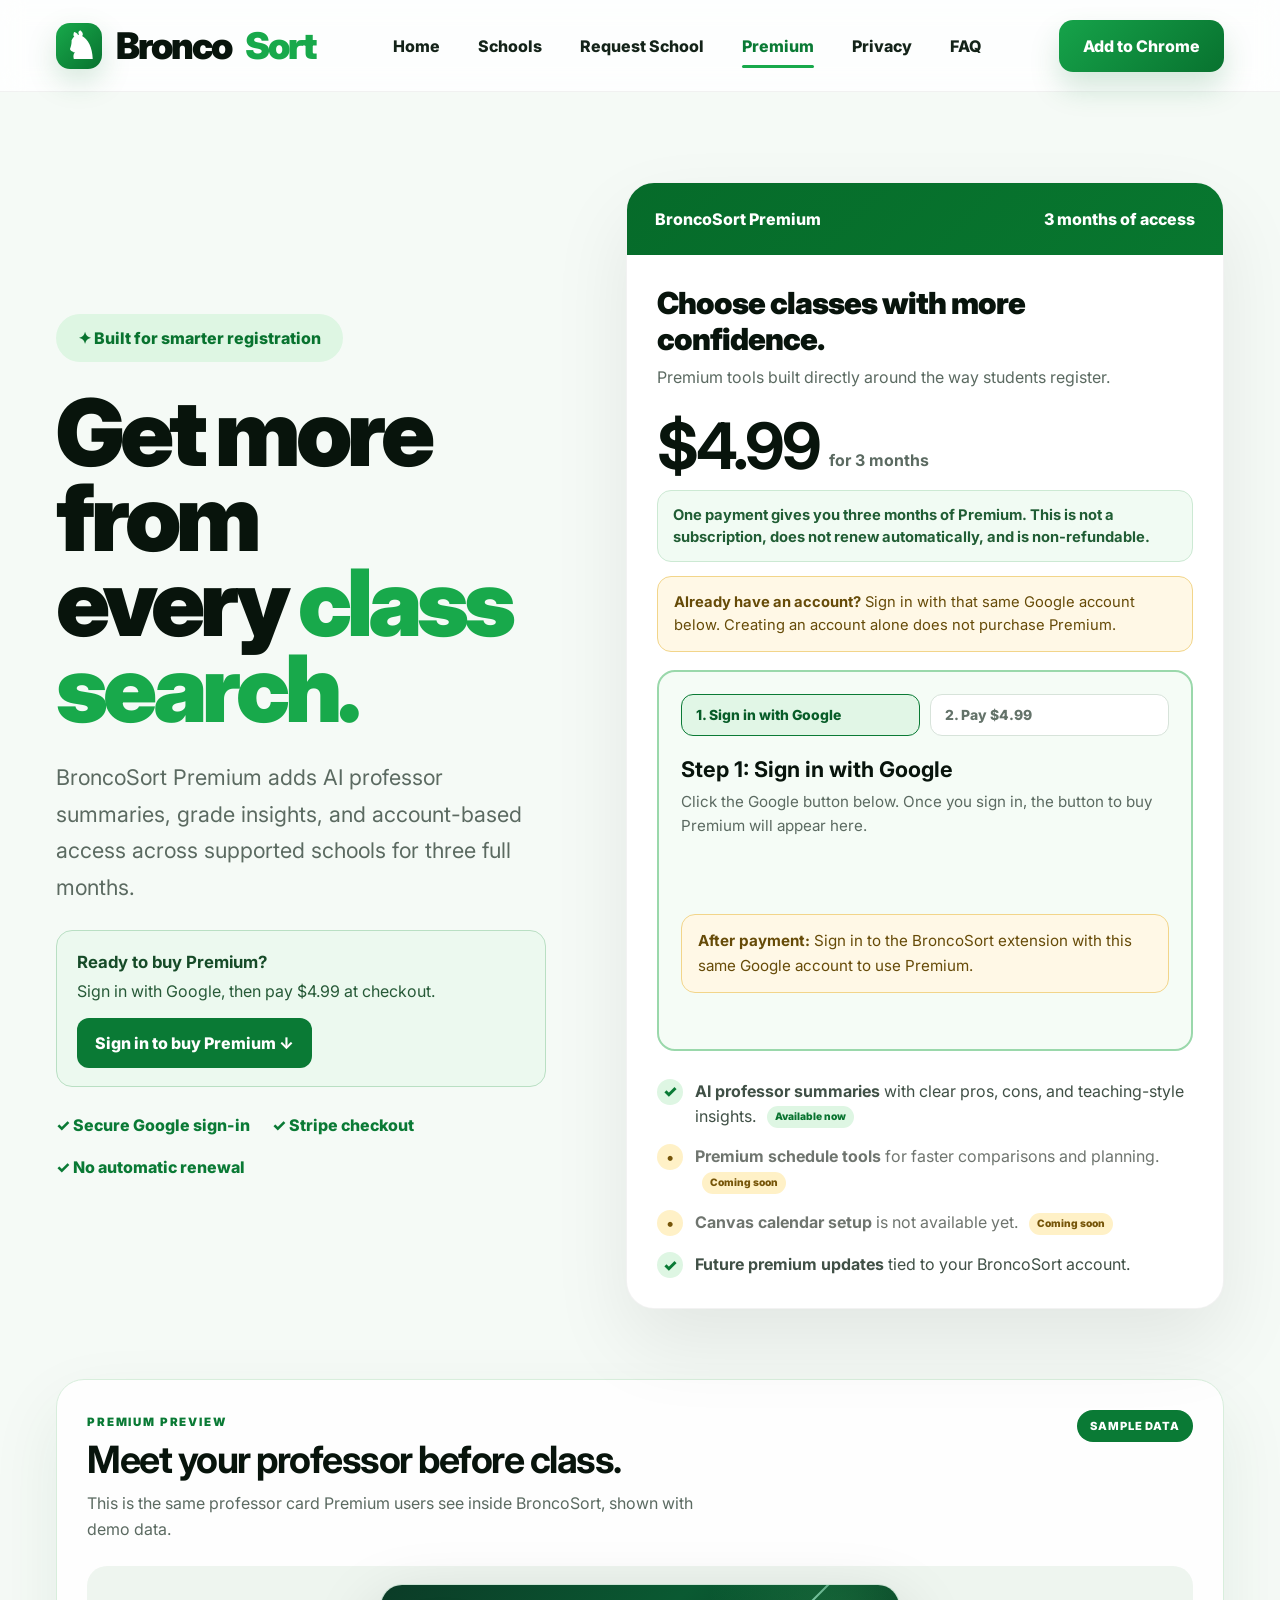
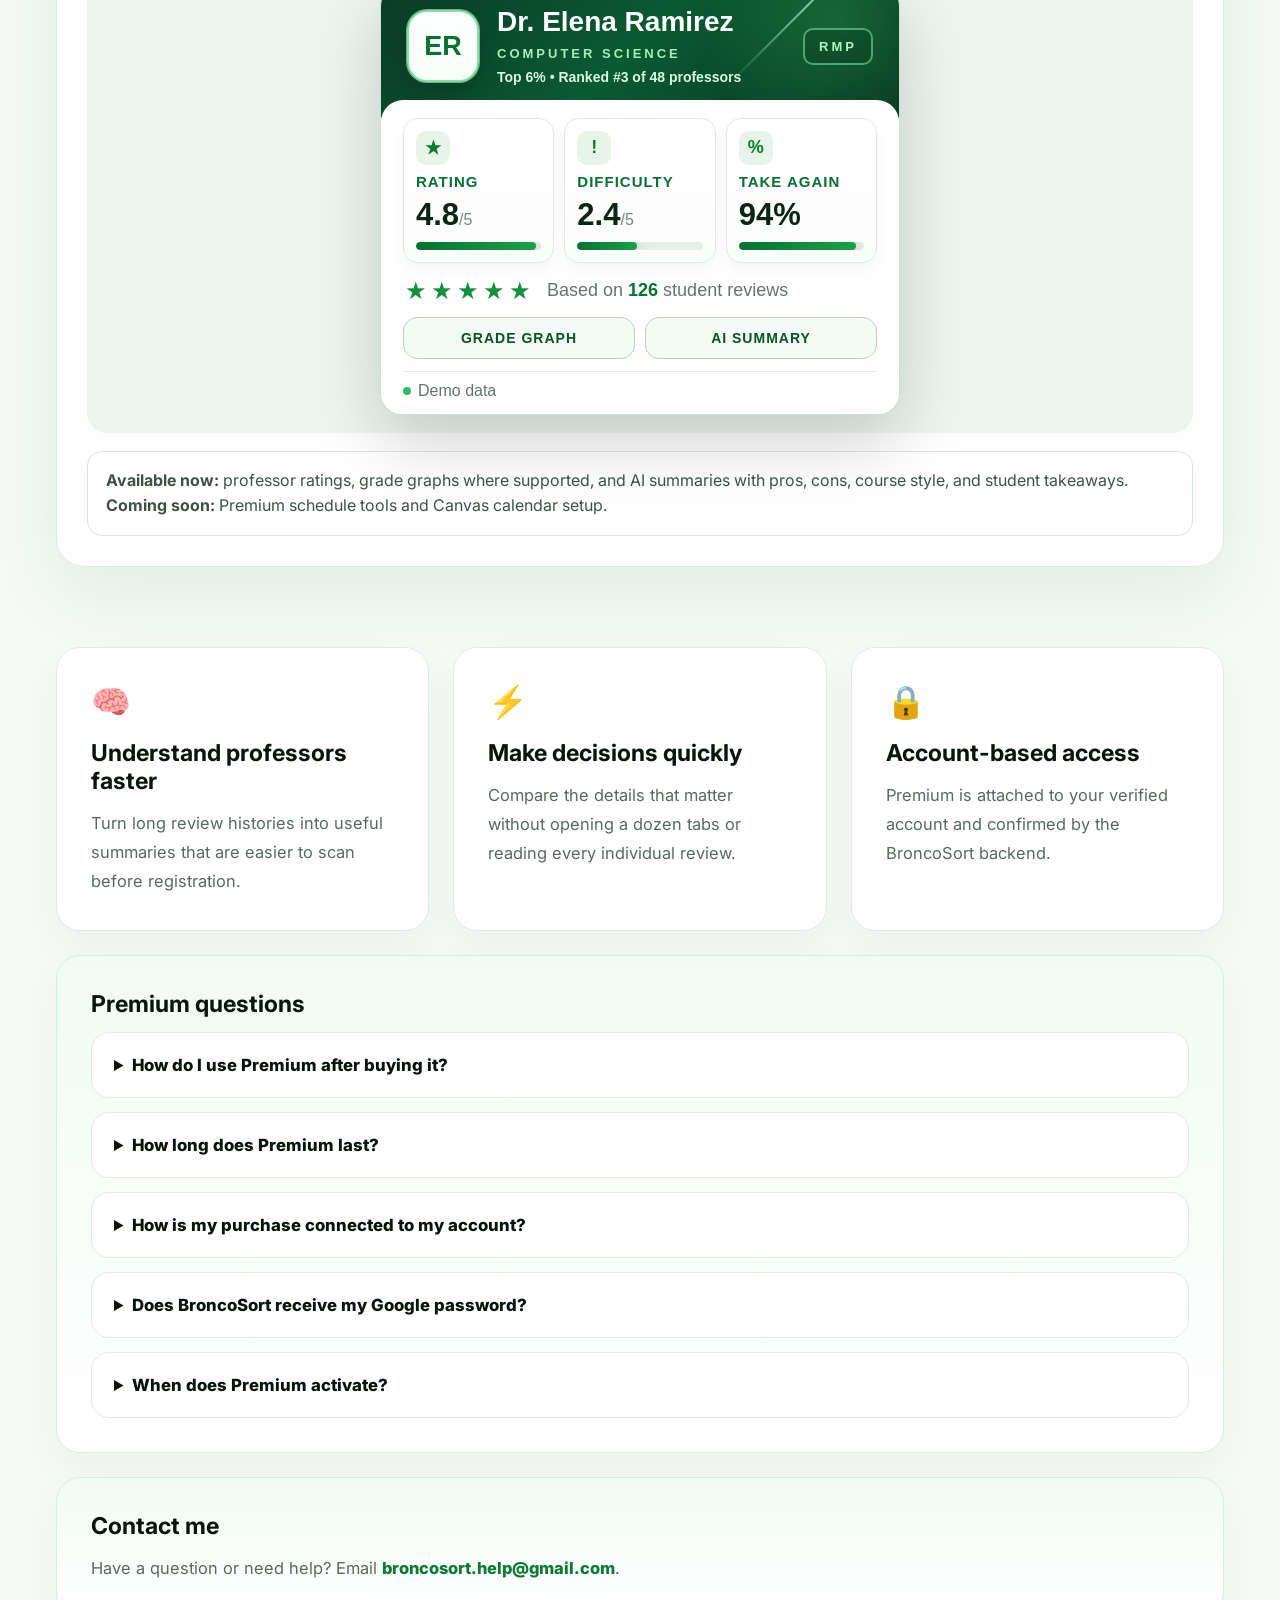
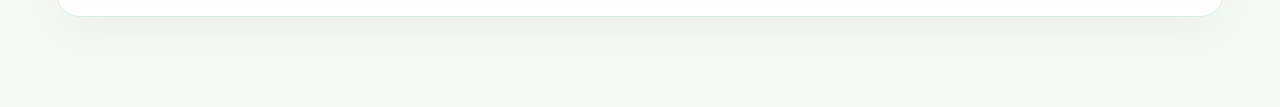
==== commit d5eb63aa: "Updated premium page" ====
--- a/premium.html
+++ b/premium.html
@@ -241,6 +241,42 @@
         line-height: 1.5;
       }
 
+      .purchase-instructions {
+        margin-top: 24px;
+        padding: 18px 20px;
+        border: 1px solid #b9dfc3;
+        border-radius: 16px;
+        background: #ecf9ef;
+        color: #164b28;
+        line-height: 1.55;
+      }
+
+      .purchase-instructions strong {
+        display: block;
+        margin-bottom: 4px;
+        font-size: 1.05rem;
+      }
+
+      .purchase-instructions p {
+        color: #275a38;
+      }
+
+      .purchase-link {
+        display: inline-block;
+        margin-top: 14px;
+        padding: 13px 18px;
+        border-radius: 12px;
+        background: var(--green);
+        color: white;
+        font-weight: 800;
+        text-decoration: none;
+      }
+
+      .purchase-link:hover,
+      .purchase-link:focus-visible {
+        background: #066b2a;
+      }
+
       .extension-step {
         margin-top: 14px;
         padding: 14px 16px;
@@ -279,13 +315,16 @@
       }
 
       .auth-box {
-        margin-top: 28px;
-        padding-top: 26px;
-        border-top: 1px solid #e5ebe6;
+        margin-top: 18px;
+        padding: 22px;
+        border: 2px solid #9ad8ab;
+        border-radius: 18px;
+        background: #f5fcf6;
+        scroll-margin-top: 110px;
       }
 
       .auth-box h2 {
-        font-size: 1.2rem;
+        font-size: 1.35rem;
         margin-bottom: 8px;
       }
 
@@ -293,6 +332,39 @@
         color: var(--muted);
         line-height: 1.6;
         font-size: 0.95rem;
+      }
+
+      .auth-box .extension-step {
+        color: #664b08;
+      }
+
+      .purchase-steps {
+        display: grid;
+        grid-template-columns: 1fr 1fr;
+        gap: 10px;
+        margin-bottom: 20px;
+        list-style: none;
+      }
+
+      .purchase-steps li {
+        padding: 12px 14px;
+        border: 1px solid #d7e3da;
+        border-radius: 12px;
+        background: white;
+        color: #64736a;
+        font-size: 0.87rem;
+        font-weight: 800;
+      }
+
+      .purchase-steps li.current {
+        border-color: #0a7a35;
+        background: #e1f6e6;
+        color: #075c28;
+      }
+
+      .purchase-steps li.complete {
+        border-color: #b9dfc3;
+        color: #08732f;
       }
 
       #googleButton {
@@ -639,6 +711,10 @@
           padding: 24px;
         }
 
+        .purchase-steps {
+          grid-template-columns: 1fr;
+        }
+
         .card {
           padding: 26px;
         }
@@ -709,6 +785,12 @@
           account-based access across supported schools for three full months.
         </p>
 
+        <div class="purchase-instructions">
+          <strong>Ready to buy Premium?</strong>
+          <p id="purchaseIntro">Sign in with Google, then pay $4.99 at checkout.</p>
+          <a id="purchaseLink" class="purchase-link" href="#purchase">Sign in to buy Premium ↓</a>
+        </div>
+
         <div class="trust-row">
           <span>✓ Secure Google sign-in</span>
           <span>✓ Stripe checkout</span>
@@ -740,9 +822,50 @@
           </p>
 
           <div class="extension-step">
-            <strong>Important:</strong> Sign in here to purchase, then sign in
-            inside the BroncoSort extension with the same Google account to use
-            your Premium features.
+            <strong>Already have an account?</strong> Sign in with that same
+            Google account below. Creating an account alone does not purchase
+            Premium.
+          </div>
+
+          <div id="purchase" class="auth-box">
+            <ol class="purchase-steps" aria-label="Steps to buy Premium">
+              <li id="signInStep" class="current" aria-current="step">1. Sign in with Google</li>
+              <li id="paymentStep">2. Pay $4.99</li>
+            </ol>
+            <h2 id="purchaseStepTitle">Step 1: Sign in with Google</h2>
+            <p id="purchaseStepDescription">
+              Click the Google button below. Once you sign in, the button to
+              buy Premium will appear here.
+            </p>
+
+            <div id="signedInUser" class="account-card">
+              <img id="userPicture" alt="" />
+              <div class="account-text">
+                <strong id="userName"></strong>
+                <span id="userEmail"></span>
+                <span
+                  id="premiumExpiration"
+                  class="premium-expiration hidden"
+                ></span>
+              </div>
+            </div>
+
+            <div id="googleButton"></div>
+
+            <button id="checkoutButton" class="buy-btn hidden" type="button">
+              Get 3 months of Premium — $4.99
+            </button>
+
+            <p class="extension-step">
+              <strong>After payment:</strong> Sign in to the BroncoSort extension
+              with this same Google account to use Premium.
+            </p>
+
+            <button id="signOutButton" class="signout-btn hidden" type="button">
+              Use a different Google account
+            </button>
+
+            <p id="statusMessage" class="status" aria-live="polite"></p>
           </div>
 
           <ul class="features">
@@ -777,46 +900,6 @@
               >
             </li>
           </ul>
-
-          <div class="auth-box">
-            <h2>1. Sign in with your Google account</h2>
-            <p>
-              Google securely verifies your identity so Premium can be linked to
-              the correct BroncoSort account. BroncoSort never receives your
-              Google password. After signing in, you can review and complete
-              your $4.99 purchase securely through Stripe.
-            </p>
-
-            <div id="signedInUser" class="account-card">
-              <img id="userPicture" alt="" />
-              <div class="account-text">
-                <strong id="userName"></strong>
-                <span id="userEmail"></span>
-                <span
-                  id="premiumExpiration"
-                  class="premium-expiration hidden"
-                ></span>
-              </div>
-            </div>
-
-            <div id="googleButton"></div>
-
-            <button id="checkoutButton" class="buy-btn hidden" type="button">
-              Get 3 months of Premium — $4.99
-            </button>
-
-            <p class="extension-step">
-              <strong>After checkout:</strong> Open BroncoSort from your Chrome
-              toolbar and sign in with this same Google account. Your Premium
-              access will then appear in the extension.
-            </p>
-
-            <button id="signOutButton" class="signout-btn hidden" type="button">
-              Use a different Google account
-            </button>
-
-            <p id="statusMessage" class="status" aria-live="polite"></p>
-          </div>
         </div>
       </article>
     </section>
@@ -984,6 +1067,12 @@
       const googleButton = document.getElementById("googleButton");
       const checkoutButton = document.getElementById("checkoutButton");
       const signOutButton = document.getElementById("signOutButton");
+      const signInStep = document.getElementById("signInStep");
+      const paymentStep = document.getElementById("paymentStep");
+      const purchaseIntro = document.getElementById("purchaseIntro");
+      const purchaseLink = document.getElementById("purchaseLink");
+      const purchaseStepTitle = document.getElementById("purchaseStepTitle");
+      const purchaseStepDescription = document.getElementById("purchaseStepDescription");
       const statusMessage = document.getElementById("statusMessage");
       const signedInUser = document.getElementById("signedInUser");
       const userPicture = document.getElementById("userPicture");
@@ -1011,6 +1100,28 @@
       }
 
       function showSignedIn(user) {
+        purchaseIntro.textContent = user.isPremium
+          ? "Premium is active on your account. Use the same Google account in the extension."
+          : "You're signed in. Complete your $4.99 purchase below.";
+        purchaseLink.textContent = user.isPremium
+          ? "View your Premium account ↓"
+          : "Continue to purchase ↓";
+        signInStep.classList.remove("current");
+        signInStep.classList.add("complete");
+        signInStep.removeAttribute("aria-current");
+        paymentStep.classList.toggle("current", !user.isPremium);
+        paymentStep.classList.toggle("complete", Boolean(user.isPremium));
+        if (user.isPremium) {
+          paymentStep.removeAttribute("aria-current");
+        } else {
+          paymentStep.setAttribute("aria-current", "step");
+        }
+        purchaseStepTitle.textContent = user.isPremium
+          ? "Your Premium is active"
+          : "Step 2: Complete your purchase";
+        purchaseStepDescription.textContent = user.isPremium
+          ? "Premium is already linked to this Google account. Sign in to the BroncoSort extension with the same account to use it."
+          : "You're signed in. Click the button below to pay $4.99 through Stripe Checkout. Your account is not Premium until payment is complete.";
         userName.textContent = user.name || "BroncoSort user";
         userEmail.textContent = user.email || "";
 
@@ -1048,6 +1159,16 @@
         broncoSortToken = null;
         sessionStorage.removeItem("broncosortToken");
         sessionStorage.removeItem("broncosortUser");
+
+        purchaseIntro.textContent = "Sign in with Google, then pay $4.99 at checkout.";
+        purchaseLink.textContent = "Sign in to buy Premium ↓";
+        signInStep.classList.add("current");
+        signInStep.classList.remove("complete");
+        signInStep.setAttribute("aria-current", "step");
+        paymentStep.classList.remove("current", "complete");
+        paymentStep.removeAttribute("aria-current");
+        purchaseStepTitle.textContent = "Step 1: Sign in with Google";
+        purchaseStepDescription.textContent = "Click the Google button below. Once you sign in, the button to buy Premium will appear here.";
 
         signedInUser.classList.remove("visible");
         googleButton.classList.remove("hidden");
